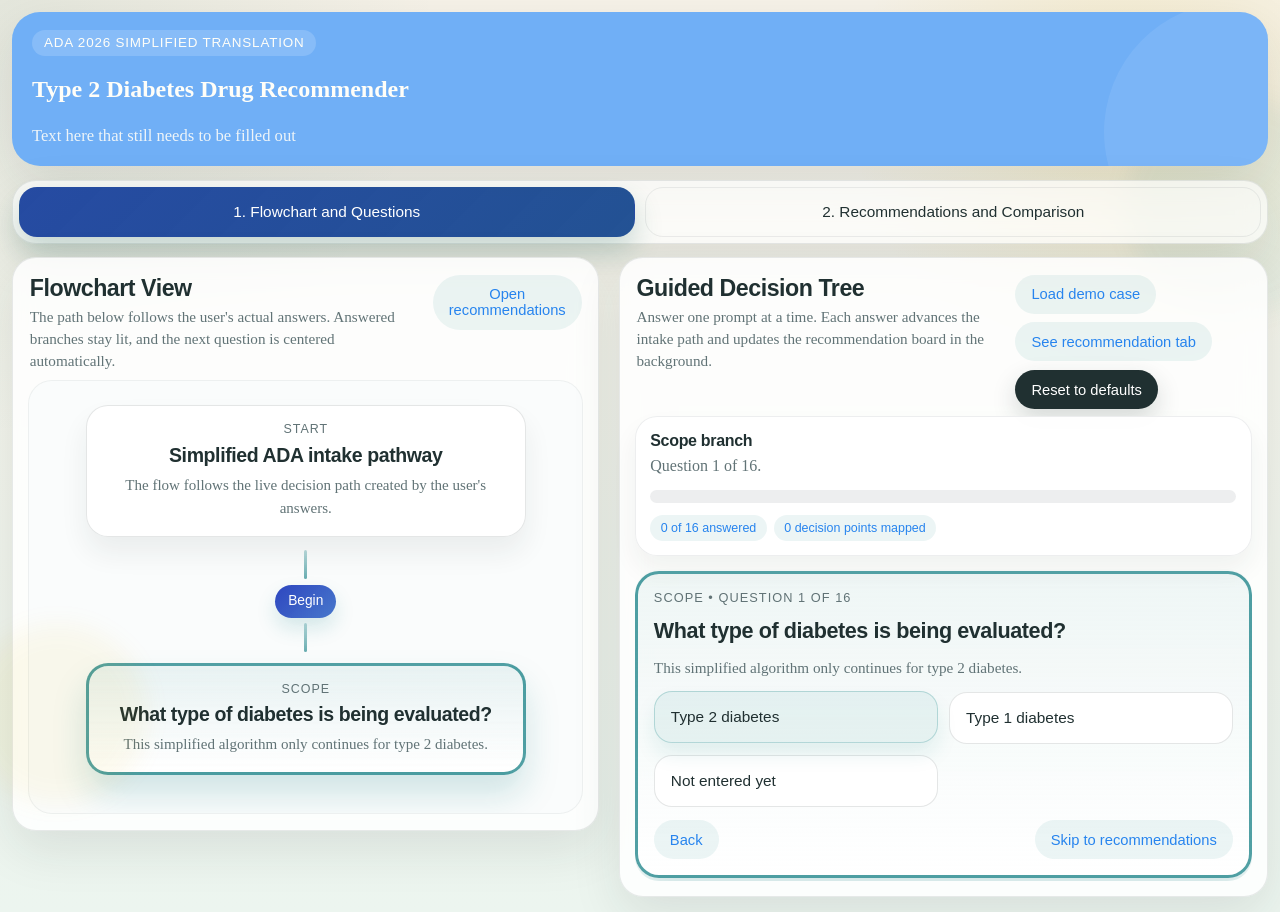
==== index.html @ 90aec22b "Readme and ready to push to github pages" ====
<!DOCTYPE html>
<html lang="en">
<head>
  <meta charset="UTF-8">
  <meta name="viewport" content="width=device-width, initial-scale=1.0">
  <title>ADA 2026 Simplified Glucose-Lowering Recommender</title>
  <link rel="stylesheet" href="drug_recommendation_app.css">
</head>
<body>
  <main class="page-shell">
    <section class="hero">
      <div class="hero-grid">
        <div>
          <span class="eyebrow">ADA 2026 Simplified Translation</span>
          <h2>Type 2 Diabetes Drug Recommender</h2>
          <p>
            Text here that still needs to be filled out
          </p>
        </div>
        
      </div>
    </section>

    <section class="tabs-shell">
      <div class="tabs-bar" role="tablist" aria-label="Application sections">
        <button class="tab-btn is-active" id="tab-button-intake" type="button" role="tab" aria-selected="true" aria-controls="tab-intake" data-tab-target="tab-intake">
          1. Flowchart and Questions
        </button>
        <button class="tab-btn" id="tab-button-results" type="button" role="tab" aria-selected="false" aria-controls="tab-results" data-tab-target="tab-results">
          2. Recommendations and Comparison
        </button>
      </div>

      <section class="tab-panel is-active" id="tab-intake" role="tabpanel" aria-labelledby="tab-button-intake">
        <div class="intake-grid">
          <section class="panel flow-panel">
            <div class="panel-heading">
              <div>
                <h2>Flowchart View</h2>
                <p>The path below follows the user's actual answers. Answered branches stay lit, and the next question is centered automatically.</p>
              </div>
              <div class="toolbar">
                <button class="ghost-btn" id="jump-to-results-top" type="button">Open recommendations</button>
              </div>
            </div>

            <div class="flowchart-shell" id="flowchart-shell">
              <div class="flowchart-viewport" id="flowchart-viewport">
                <div class="flowchart-canvas" id="flowchart-canvas"></div>
              </div>
            </div>
          </section>

          <section class="panel form-panel">
            <div class="panel-heading">
              <div>
                <h2>Guided Decision Tree</h2>
                <p>Answer one prompt at a time. Each answer advances the intake path and updates the recommendation board in the background.</p>
              </div>
              <div class="toolbar">
                <button class="ghost-btn" id="demo-btn" type="button">Load demo case</button>
                <button class="ghost-btn" id="open-results-btn" type="button">See recommendation tab</button>
                <button class="accent-btn" id="reset-btn" type="button">Reset to defaults</button>
              </div>
            </div>

            <div class="wizard-shell">
              <section class="wizard-progress-card">
                <div class="wizard-progress-topline">
                  <strong id="wizard-stage-label">Starting intake</strong>
                  <span id="wizard-progress-copy">Answer the first question to begin narrowing the recommendation.</span>
                </div>
                <div class="wizard-progress-bar" aria-hidden="true">
                  <span id="wizard-progress-fill"></span>
                </div>
                <div class="wizard-progress-stats">
                  <span class="pill neutral" id="wizard-step-count">0 answered</span>
                  <span class="pill neutral" id="wizard-path-count">0 decision points mapped</span>
                </div>
              </section>

              <div class="question-scroll-shell" id="question-scroll-shell">
                <div class="question-history-list" id="question-history-list"></div>

                <section class="question-card" id="question-card">
                  <div class="question-kicker" id="question-stage">Scope</div>
                  <h3 id="question-title">Loading question...</h3>
                  <p id="question-help">The wizard is preparing the next decision point.</p>
                  <div class="question-input-area" id="question-input-area"></div>
                  <div class="question-actions">
                    <button class="ghost-btn" id="back-question-btn" type="button">Back</button>
                    <button class="ghost-btn" id="review-results-btn" type="button">Review recommendations</button>
                    <button class="accent-btn" id="advance-question-btn" type="button">Continue</button>
                  </div>
                </section>
              </div>
            </div>
          </section>
        </div>
      </section>

      <section class="tab-panel" id="tab-results" role="tabpanel" aria-labelledby="tab-button-results" hidden>
        <section class="panel results-panel" aria-live="polite">
          <div class="panel-heading">
            <div>
              <h2>Recommendation Board</h2>
              <p>Class-level ranking is shown first, then example drugs from the medication catalog.</p>
            </div>
            <div class="toolbar">
              <button class="ghost-btn" id="back-to-questions-btn" type="button">Back to questions</button>
            </div>
          </div>

          <div class="summary-strip" id="summary-strip">
            <div class="mini-stat">
              <strong>Preferred</strong>
              <span id="preferred-count">0</span>
            </div>
            <div class="mini-stat">
              <strong>Acceptable</strong>
              <span id="acceptable-count">0</span>
            </div>
            <div class="mini-stat">
              <strong>Avoid</strong>
              <span id="avoid-count">0</span>
            </div>
          </div>

          <div class="status-banner" id="status-banner" data-tone="ok">
            <strong>Ready</strong>
            <p>Enter a type 2 diabetes profile to generate recommendations.</p>
          </div>

          <div class="stack-board">
            <section class="lane preferred">
              <div class="lane-head">
                <div class="lane-title"><span class="lane-swatch"></span><span>Preferred</span></div>
                <div class="lane-note">Higher-priority classes based on the simplified algorithm.</div>
              </div>
              <div class="recommendation-grid" id="preferred-grid"></div>
            </section>

            <section class="lane acceptable">
              <div class="lane-head">
                <div class="lane-title"><span class="lane-swatch"></span><span>Acceptable</span></div>
                <div class="lane-note">Reasonable alternatives or second-line options to consider.</div>
              </div>
              <div class="recommendation-grid" id="acceptable-grid"></div>
            </section>

            <section class="lane avoid">
              <div class="lane-head">
                <div class="lane-title"><span class="lane-swatch"></span><span>Avoid</span></div>
                <div class="lane-note">Centralized exclusions and profile conflicts from the simplified rule set.</div>
              </div>
              <div class="recommendation-grid" id="avoid-grid"></div>
            </section>
          </div>

          <div class="insight-grid">
            <section class="insight-card">
              <h3>Why the algorithm landed here</h3>
              <p>These rationale tags are pulled directly from the decision branches that fired.</p>
              <div class="rationale-row" id="rationale-row"></div>
            </section>
            <section class="insight-card">
              <h3>Derived flags</h3>
              <p>Quick reads of the patient profile that steer major branches like CKD, cardiorenal disease, and severe hyperglycemia.</p>
              <div class="flag-row" id="flag-row"></div>
            </section>
          </div>

          <section class="compare-shell">
            <div class="compare-header">
              <div>
                <h3>Drug comparison</h3>
                <p>Pick any catalog drugs to compare route, cost, weight effect, hypoglycemia risk, cautions, and profile conflicts.</p>
              </div>
              <div class="legend">
                <span class="pill preferred">Preferred lane</span>
                <span class="pill acceptable">Acceptable lane</span>
                <span class="pill avoid">Avoid lane</span>
                <span class="pill neutral">Not currently ranked</span>
              </div>
            </div>

            <div class="compare-controls">
              <div class="compare-slot">
                <label for="compare-left">Left drug</label>
                <select class="compare-select" id="compare-left"></select>
              </div>
              <div class="vs-badge">VS</div>
              <div class="compare-slot">
                <label for="compare-right">Right drug</label>
                <select class="compare-select" id="compare-right"></select>
              </div>
            </div>

            <div class="compare-grid">
              <article class="drug-card" id="compare-left-card"></article>
              <article class="drug-card" id="compare-right-card"></article>
            </div>
          </section>

          <div class="footer-note">
            The class ranking follows your simplified pseudocode rather than the full ADA chapter text. Drug cards are illustrative
            examples from the medication catalog and do not replace product labeling, dosing review, or shared decision-making.
          </div>
        </section>
      </section>
    </section>
  </main>

  <script type="module" src="drug_recommendation_app.js"></script>
</body>
</html>
---- drug_recommendation_app.css ----
:root {
      --bg-1: #f6f2e8;
      --bg-2: #ecf5ef;
      --panel: rgba(255, 255, 255, 0.84);
      --panel-strong: rgba(255, 255, 255, 0.96);
      --ink: #203031;
      --muted: #617376;
      --line: rgba(32, 48, 49, 0.1);
      --shadow: 0 18px 50px rgba(28, 39, 40, 0.1);
      --preferred: #1d9b52;
      --preferred-soft: rgba(29, 155, 82, 0.12);
      --acceptable: #e3b406;
      --acceptable-soft: rgba(227, 180, 6, 0.14);
      --avoid: #e04a45;
      --avoid-soft: rgba(224, 74, 69, 0.12);
      --focus: #2784ee;
      --hero: #70aff6;
      --radius: 24px;
      --radius-sm: 16px;
      --flow-pane-height: clamp(24rem, calc(100dvh - 19rem), 44rem);
      --question-pane-height: clamp(18rem, calc(100dvh - 26rem), 31rem);
    }

    * {
      box-sizing: border-box;
    }

    html {
      scroll-behavior: smooth;
    }

    body {
      margin: 0;
      min-height: 100vh;
      overflow-x: hidden;
      color: var(--ink);
      font-family: "Iowan Old Style", "Palatino Linotype", "Book Antiqua", Georgia, serif;
      background:
        radial-gradient(circle at top left, rgba(16, 91, 78, 0.08), transparent 28%),
        radial-gradient(circle at 88% 12%, rgba(227, 180, 6, 0.13), transparent 20%),
        linear-gradient(180deg, var(--bg-1), var(--bg-2));
    }

    body::before,
    body::after {
      content: "";
      position: fixed;
      inset: auto;
      pointer-events: none;
      border-radius: 999px;
      filter: blur(12px);
      opacity: 0.55;
    }

    body::before {
      width: 220px;
      height: 220px;
      top: 6rem;
      right: -4rem;
      background: rgba(15, 124, 130, 0.1);
    }

    body::after {
      width: 180px;
      height: 180px;
      left: -2rem;
      bottom: 6rem;
      background: rgba(227, 180, 6, 0.12);
    }

    .page-shell {
      width: min(1460px, calc(100% - 1.5rem));
      margin: 0.75rem auto 1rem;
      display: grid;
      gap: 0.9rem;
    }

    .hero {
      position: relative;
      overflow: hidden;
      padding: 1.1rem 1.25rem;
      border-radius: 28px;
      background: var(--hero);
      color: #fffef8;
      box-shadow: var(--shadow);
      animation: rise-in 480ms ease-out both;
    }

    .hero::after {
      content: "";
      position: absolute;
      inset: auto -6rem -6rem auto;
      width: 260px;
      height: 260px;
      border-radius: 999px;
      background: rgba(255, 255, 255, 0.08);
      transform: rotate(16deg);
    }

    .hero-grid {
      position: relative;
      z-index: 1;
      display: grid;
      gap: 1rem;
      grid-template-columns: minmax(0, 1.7fr) minmax(300px, 0.9fr);
      align-items: start;
    }

    .eyebrow {
      display: inline-flex;
      align-items: center;
      gap: 0.45rem;
      padding: 0.35rem 0.75rem;
      border-radius: 999px;
      background: rgba(255, 255, 255, 0.16);
      font-family: "Avenir Next", "Trebuchet MS", "Gill Sans", sans-serif;
      font-size: 0.84rem;
      letter-spacing: 0.06em;
      text-transform: uppercase;
    }

    h1 {
      margin: 0.85rem 0 0.55rem;
      font-family: "Avenir Next Condensed", "Avenir Next", "Gill Sans", sans-serif;
      font-size: clamp(2rem, 4vw, 3.3rem);
      line-height: 0.95;
      letter-spacing: -0.03em;
    }

    .hero p {
      margin: 0;
      max-width: 72ch;
      color: rgba(255, 254, 248, 0.88);
      font-size: 1.04rem;
      line-height: 1.55;
    }

    .hero-card {
      padding: 1.1rem 1.15rem;
      border-radius: 22px;
      background: rgba(255, 255, 255, 0.12);
      border: 1px solid rgba(255, 255, 255, 0.16);
      backdrop-filter: blur(8px);
    }

    .hero-card strong,
    .hero-card span {
      display: block;
    }

    .hero-card strong {
      margin-bottom: 0.45rem;
      font-family: "Avenir Next", "Trebuchet MS", sans-serif;
      font-size: 0.92rem;
      letter-spacing: 0.05em;
      text-transform: uppercase;
    }

    .hero-card span {
      line-height: 1.55;
      color: rgba(255, 254, 248, 0.9);
      font-size: 0.97rem;
    }

    .app-grid {
      display: grid;
      gap: 1.2rem;
      grid-template-columns: minmax(340px, 0.88fr) minmax(420px, 1.12fr);
      align-items: start;
    }

    .panel {
      border: 1px solid var(--line);
      border-radius: var(--radius);
      background: var(--panel);
      backdrop-filter: blur(14px);
      box-shadow: var(--shadow);
      animation: rise-in 520ms ease-out both;
    }

    .panel.form-panel {
      padding: 0.95rem;
    }

    .panel.results-panel {
      position: sticky;
      top: 1rem;
      padding: 1rem;
      display: grid;
      gap: 1rem;
    }

    .panel-heading {
      display: flex;
      justify-content: space-between;
      align-items: start;
      gap: 0.85rem;
      padding: 0.1rem 0.1rem 0.45rem;
    }

    .panel-heading h2,
    .panel-heading h3 {
      margin: 0;
      font-family: "Avenir Next Condensed", "Avenir Next", sans-serif;
      letter-spacing: -0.02em;
    }

    .panel-heading h2 {
      font-size: 1.45rem;
    }

    .panel-heading p {
      margin: 0.3rem 0 0;
      color: var(--muted);
      font-size: 0.95rem;
      line-height: 1.45;
    }

    .toolbar {
      display: flex;
      flex-wrap: wrap;
      gap: 0.55rem;
    }

    button,
    select,
    input {
      font: inherit;
    }

    .ghost-btn,
    .accent-btn {
      border: 0;
      border-radius: 999px;
      padding: 0.72rem 1rem;
      font-family: "Avenir Next", "Trebuchet MS", sans-serif;
      font-size: 0.92rem;
      cursor: pointer;
      transition: transform 180ms ease, box-shadow 180ms ease, background 180ms ease;
    }

    .ghost-btn:hover,
    .accent-btn:hover {
      transform: translateY(-1px);
    }

    .ghost-btn {
      background: rgba(15, 124, 130, 0.08);
      color: var(--focus);
    }

    .accent-btn {
      background: var(--ink);
      color: #fff;
      box-shadow: 0 10px 24px rgba(32, 48, 49, 0.18);
    }

    .form-sections {
      display: grid;
      gap: 0.85rem;
    }

    .form-section {
      overflow: hidden;
      border-radius: 20px;
      border: 1px solid var(--line);
      background: rgba(255, 255, 255, 0.68);
    }

    .form-section summary {
      list-style: none;
      cursor: pointer;
      padding: 1rem 1rem 0.95rem;
      display: flex;
      justify-content: space-between;
      align-items: start;
      gap: 0.8rem;
    }

    .form-section summary::-webkit-details-marker {
      display: none;
    }

    .section-copy strong {
      display: block;
      font-family: "Avenir Next", "Trebuchet MS", sans-serif;
      font-size: 1rem;
    }

    .section-copy span {
      display: block;
      margin-top: 0.18rem;
      color: var(--muted);
      font-size: 0.92rem;
      line-height: 1.45;
    }

    .chevron {
      width: 2.1rem;
      height: 2.1rem;
      flex: 0 0 auto;
      border-radius: 999px;
      background: rgba(15, 124, 130, 0.08);
      display: grid;
      place-items: center;
      color: var(--focus);
      font-family: "Avenir Next", "Trebuchet MS", sans-serif;
      transition: transform 180ms ease;
    }

    .form-section[open] .chevron {
      transform: rotate(180deg);
    }

    .fields-grid {
      display: grid;
      gap: 0.9rem;
      padding: 0 1rem 1rem;
      grid-template-columns: repeat(2, minmax(0, 1fr));
    }

    .field-card,
    .toggle-card {
      min-width: 0;
      border-radius: 18px;
      background: var(--panel-strong);
      border: 1px solid rgba(32, 48, 49, 0.08);
      transition: border-color 180ms ease, transform 180ms ease, box-shadow 180ms ease;
    }

    .field-card:focus-within,
    .toggle-card:focus-within {
      border-color: rgba(15, 124, 130, 0.42);
      box-shadow: 0 0 0 4px rgba(15, 124, 130, 0.11);
      transform: translateY(-1px);
    }

    .field-card {
      padding: 0.85rem 0.9rem 0.9rem;
      display: grid;
      gap: 0.35rem;
    }

    .field-card.full-width,
    .toggle-card.full-width {
      grid-column: 1 / -1;
    }

    .field-card label,
    .toggle-label strong {
      font-family: "Avenir Next", "Trebuchet MS", sans-serif;
      font-size: 0.92rem;
      font-weight: 600;
    }

    .field-card small,
    .toggle-label span {
      color: var(--muted);
      line-height: 1.4;
      font-size: 0.84rem;
    }

    .field-card input,
    .field-card select,
    .compare-select {
      width: 100%;
      margin-top: 0.3rem;
      border: 1px solid rgba(32, 48, 49, 0.12);
      border-radius: 14px;
      padding: 0.8rem 0.9rem;
      background: #fff;
      color: var(--ink);
      outline: none;
    }

    .toggle-card {
      padding: 0.8rem 0.9rem;
      display: flex;
      align-items: center;
      justify-content: space-between;
      gap: 0.85rem;
    }

    .toggle-label {
      display: grid;
      gap: 0.2rem;
    }

    .toggle-switch {
      position: relative;
      width: 3.4rem;
      height: 2rem;
      flex: 0 0 auto;
    }

    .toggle-switch input {
      position: absolute;
      inset: 0;
      opacity: 0;
      cursor: pointer;
    }

    .toggle-slider {
      position: absolute;
      inset: 0;
      border-radius: 999px;
      background: rgba(32, 48, 49, 0.15);
      transition: background 180ms ease;
    }

    .toggle-slider::after {
      content: "";
      position: absolute;
      width: 1.46rem;
      height: 1.46rem;
      top: 0.27rem;
      left: 0.27rem;
      border-radius: 50%;
      background: #fff;
      box-shadow: 0 4px 10px rgba(0, 0, 0, 0.16);
      transition: transform 180ms ease;
    }

    .toggle-switch input:checked + .toggle-slider {
      background: linear-gradient(135deg, #0f3f82, #1d799b);
    }

    .toggle-switch input:checked + .toggle-slider::after {
      transform: translateX(1.4rem);
    }

    .toggle-card.is-disabled,
    .field-card.is-disabled {
      opacity: 0.52;
    }

    .summary-strip {
      display: grid;
      gap: 0.75rem;
      grid-template-columns: repeat(3, minmax(0, 1fr));
    }

    .mini-stat {
      border-radius: 18px;
      padding: 0.95rem 1rem;
      background: rgba(255, 255, 255, 0.92);
      border: 1px solid rgba(32, 48, 49, 0.08);
    }

    .mini-stat strong,
    .mini-stat span {
      display: block;
    }

    .mini-stat strong {
      font-family: "Avenir Next", "Trebuchet MS", sans-serif;
      font-size: 0.82rem;
      letter-spacing: 0.05em;
      color: var(--muted);
      text-transform: uppercase;
    }

    .mini-stat span {
      margin-top: 0.28rem;
      font-family: "Avenir Next Condensed", "Avenir Next", sans-serif;
      font-size: 1.65rem;
      letter-spacing: -0.03em;
    }

    .status-banner {
      border-radius: 22px;
      padding: 1rem 1.05rem;
      background: rgba(15, 124, 130, 0.08);
      border: 1px solid rgba(15, 124, 130, 0.18);
    }

    .status-banner[data-tone="ok"] {
      background: rgba(29, 155, 82, 0.09);
      border-color: rgba(29, 155, 82, 0.2);
    }

    .status-banner[data-tone="warning"] {
      background: rgba(227, 180, 6, 0.12);
      border-color: rgba(227, 180, 6, 0.2);
    }

    .status-banner[data-tone="danger"] {
      background: rgba(224, 74, 69, 0.1);
      border-color: rgba(224, 74, 69, 0.2);
    }

    .status-banner strong {
      display: block;
      margin-bottom: 0.25rem;
      font-family: "Avenir Next", "Trebuchet MS", sans-serif;
      font-size: 0.95rem;
    }

    .status-banner p {
      margin: 0;
      line-height: 1.5;
      color: var(--ink);
    }

    .stack-board {
      display: grid;
      gap: 0.7rem;
    }

    .lane {
      border-radius: 22px;
      padding: 1rem;
      border: 1px solid rgba(32, 48, 49, 0.08);
      background: #fff;
      overflow: hidden;
    }

    .lane.preferred {
      background:
        #22b14c;
    }

    .lane.acceptable {
      background:
        #fff200;
    }

    .lane.avoid {
      background:
        #ed1c24;
    }

    .lane-head {
      display: flex;
      justify-content: space-between;
      align-items: baseline;
      gap: 0.75rem;
      margin-bottom: 0.85rem;
    }

    .lane-title {
      display: flex;
      align-items: center;
      gap: 0.65rem;
      font-family: "Avenir Next Condensed", "Avenir Next", sans-serif;
      font-size: 1.15rem;
      letter-spacing: -0.02em;
    }

    .lane-swatch {
      width: 0.95rem;
      height: 2.3rem;
      border-radius: 999px;
    }

    .lane.preferred .lane-swatch {
      background: var(--preferred);
    }

    .lane.acceptable .lane-swatch {
      background: var(--acceptable);
    }

    .lane.avoid .lane-swatch {
      background: var(--avoid);
    }

    .lane-note {
      color: var(--muted);
      font-size: 0.88rem;
      line-height: 1.45;
    }

    .recommendation-grid {
      display: grid;
      gap: 0.6rem;
      grid-template-columns: 1fr;
    }

    .class-card {
      padding: 0.95rem;
      border-radius: 18px;
      border: 1px solid rgba(32, 48, 49, 0.08);
      background: rgba(255, 255, 255, 0.98);
      box-shadow: 0 12px 24px rgba(32, 48, 49, 0.05);
      animation: card-in 360ms ease-out both;
    }

    .class-card header {
      display: flex;
      justify-content: space-between;
      gap: 0.75rem;
      align-items: start;
    }

    .class-card h4 {
      margin: 0;
      font-family: "Avenir Next", "Trebuchet MS", sans-serif;
      font-size: 1rem;
    }

    .class-card p {
      margin: 0.32rem 0 0;
      color: var(--muted);
      line-height: 1.45;
      font-size: 0.9rem;
    }

    .pill {
      display: inline-flex;
      align-items: center;
      gap: 0.35rem;
      padding: 0.35rem 0.65rem;
      border-radius: 999px;
      font-family: "Avenir Next", "Trebuchet MS", sans-serif;
      font-size: 0.78rem;
      white-space: nowrap;
    }

    .pill.preferred {
      background: var(--preferred-soft);
      color: #0d6f39;
    }

    .pill.acceptable {
      background: var(--acceptable-soft);
      color: #856300;
    }

    .pill.avoid {
      background: var(--avoid-soft);
      color: #a22d28;
    }

    .pill.neutral {
      background: rgba(15, 124, 130, 0.08);
      color: var(--focus);
    }

    .class-meta,
    .chip-row,
    .rationale-row,
    .flag-row {
      display: flex;
      flex-wrap: wrap;
      gap: 0.45rem;
    }

    .class-meta {
      margin-top: 0.8rem;
    }

    .class-list {
      margin: 0.85rem 0 0;
      padding: 0;
      list-style: none;
      display: grid;
      gap: 0.45rem;
    }

    .class-list li {
      padding: 0.55rem 0.65rem;
      border-radius: 14px;
      background: rgba(32, 48, 49, 0.04);
      display: flex;
      justify-content: space-between;
      gap: 0.75rem;
      align-items: center;
      font-size: 0.9rem;
    }

    .class-list small {
      color: var(--muted);
    }

    .empty-state {
      padding: 1rem;
      border-radius: 18px;
      border: 1px dashed rgba(32, 48, 49, 0.18);
      color: var(--muted);
      line-height: 1.55;
      background: rgba(255, 255, 255, 0.74);
    }

    .insight-grid {
      display: grid;
      gap: 0.85rem;
      grid-template-columns: repeat(2, minmax(0, 1fr));
    }

    .insight-card {
      padding: 1rem;
      border-radius: 20px;
      background: rgba(255, 255, 255, 0.92);
      border: 1px solid rgba(32, 48, 49, 0.08);
    }

    .insight-card h3 {
      margin: 0 0 0.55rem;
      font-size: 1.05rem;
    }

    .insight-card p {
      margin: 0;
      color: var(--muted);
      line-height: 1.5;
      font-size: 0.92rem;
    }

    .insight-card .chip-row,
    .insight-card .rationale-row,
    .insight-card .flag-row {
      margin-top: 0.7rem;
    }

    .compare-shell {
      display: grid;
      gap: 0.85rem;
      padding: 1rem;
      border-radius: 24px;
      background: rgba(255, 255, 255, 0.94);
      border: 1px solid rgba(32, 48, 49, 0.08);
    }

    .compare-header {
      display: flex;
      justify-content: space-between;
      gap: 1rem;
      align-items: end;
    }

    .compare-header h3 {
      margin: 0;
    }

    .compare-header p {
      margin: 0.28rem 0 0;
      color: var(--muted);
      line-height: 1.5;
      font-size: 0.92rem;
    }

    .compare-controls {
      display: grid;
      gap: 0.8rem;
      grid-template-columns: minmax(0, 1fr) auto minmax(0, 1fr);
      align-items: center;
    }

    .compare-slot {
      display: grid;
      gap: 0.4rem;
    }

    .compare-slot label {
      font-family: "Avenir Next", "Trebuchet MS", sans-serif;
      font-size: 0.88rem;
      color: var(--muted);
    }

    .vs-badge {
      width: 3rem;
      height: 3rem;
      border-radius: 50%;
      display: grid;
      place-items: center;
      background: linear-gradient(135deg, rgba(15, 124, 130, 0.1), rgba(227, 180, 6, 0.16));
      font-family: "Avenir Next Condensed", "Avenir Next", sans-serif;
      font-size: 1rem;
      letter-spacing: 0.08em;
      text-transform: uppercase;
      color: var(--ink);
    }

    .compare-grid {
      display: grid;
      gap: 0.85rem;
      grid-template-columns: repeat(2, minmax(0, 1fr));
    }

    .drug-card {
      padding: 1rem;
      border-radius: 20px;
      border: 1px solid rgba(32, 48, 49, 0.08);
      background: linear-gradient(180deg, rgba(255, 255, 255, 0.96), rgba(246, 248, 248, 0.9));
      display: grid;
      gap: 0.8rem;
    }

    .drug-card h4 {
      margin: 0;
      font-family: "Avenir Next", "Trebuchet MS", sans-serif;
      font-size: 1.08rem;
    }

    .drug-card p {
      margin: 0.2rem 0 0;
      color: var(--muted);
      line-height: 1.45;
      font-size: 0.92rem;
    }

    .drug-card header {
      display: flex;
      justify-content: space-between;
      gap: 0.8rem;
      align-items: start;
    }

    .metric-grid {
      display: grid;
      gap: 0.6rem;
      grid-template-columns: repeat(2, minmax(0, 1fr));
    }

    .metric {
      padding: 0.75rem;
      border-radius: 16px;
      background: rgba(32, 48, 49, 0.04);
    }

    .metric strong,
    .metric span {
      display: block;
    }

    .metric strong {
      font-family: "Avenir Next", "Trebuchet MS", sans-serif;
      font-size: 0.78rem;
      color: var(--muted);
      text-transform: uppercase;
      letter-spacing: 0.04em;
    }

    .metric span {
      margin-top: 0.18rem;
      font-size: 0.95rem;
    }

    .callout {
      padding: 0.8rem 0.9rem;
      border-radius: 16px;
      background: rgba(15, 124, 130, 0.06);
      border: 1px solid rgba(15, 124, 130, 0.12);
    }

    .callout.warning {
      background: rgba(224, 74, 69, 0.08);
      border-color: rgba(224, 74, 69, 0.14);
    }

    .callout strong {
      display: block;
      margin-bottom: 0.25rem;
      font-family: "Avenir Next", "Trebuchet MS", sans-serif;
      font-size: 0.85rem;
    }

    .callout ul,
    .drug-list {
      margin: 0;
      padding-left: 1rem;
      line-height: 1.5;
    }

    .callout li,
    .drug-list li {
      margin: 0.2rem 0;
    }

    .footer-note {
      padding: 1rem 1.15rem;
      border-radius: 20px;
      border: 1px solid var(--line);
      background: rgba(255, 255, 255, 0.72);
      color: var(--muted);
      line-height: 1.6;
      font-size: 0.94rem;
    }

    .legend {
      display: flex;
      flex-wrap: wrap;
      gap: 0.45rem;
      margin-top: 0.75rem;
    }

    @keyframes rise-in {
      from {
        opacity: 0;
        transform: translateY(10px);
      }

      to {
        opacity: 1;
        transform: translateY(0);
      }
    }

    @keyframes card-in {
      from {
        opacity: 0;
        transform: translateY(8px) scale(0.99);
      }

      to {
        opacity: 1;
        transform: translateY(0) scale(1);
      }
    }

    @media (max-width: 1100px) {
      .hero-grid,
      .app-grid,
      .compare-grid,
      .insight-grid {
        grid-template-columns: 1fr;
      }

      .panel.results-panel {
        position: static;
      }

      .summary-strip {
        grid-template-columns: repeat(3, minmax(0, 1fr));
      }
    }

    @media (max-width: 760px) {
      .page-shell {
        width: min(100% - 1rem, 100%);
        margin: 0.5rem auto 1.25rem;
      }

      .hero,
      .panel.form-panel,
      .panel.results-panel {
        padding: 0.9rem;
        border-radius: 24px;
      }

      .fields-grid,
      .summary-strip,
      .metric-grid,
      .compare-controls {
        grid-template-columns: 1fr;
      }

      .compare-controls {
        align-items: stretch;
      }

      .vs-badge {
        margin: 0 auto;
      }

      .lane-head,
      .panel-heading,
      .compare-header {
        flex-direction: column;
        align-items: stretch;
      }
    }

    .tabs-shell {
      display: grid;
      gap: 0.8rem;
    }

    .tabs-bar {
      display: flex;
      flex-wrap: wrap;
      gap: 0.65rem;
      padding: 0.35rem;
      border-radius: 24px;
      border: 1px solid var(--line);
      background: rgba(255, 255, 255, 0.66);
      box-shadow: var(--shadow);
      backdrop-filter: blur(14px);
    }

    .tab-btn {
      flex: 1 1 280px;
      border: 1px solid rgba(32, 48, 49, 0.08);
      border-radius: 18px;
      padding: 0.95rem 1rem;
      background: transparent;
      color: var(--ink);
      font-family: "Avenir Next", "Trebuchet MS", sans-serif;
      font-size: 0.96rem;
      transition: transform 180ms ease, background 180ms ease, box-shadow 180ms ease, color 180ms ease;
      cursor: pointer;
    }

    .tab-btn:hover {
      transform: translateY(-1px);
    }

    .tab-btn.is-active {
      background: linear-gradient(135deg, rgba(26, 65, 157, 0.95), rgba(11, 63, 136, 0.9));
      color: #fff;
      box-shadow: 0 14px 28px rgba(16, 91, 78, 0.22);
      border-color: transparent;
    }

    .tab-panel[hidden] {
      display: none !important;
    }

    .intake-grid {
      display: grid;
      gap: 1.2rem;
      grid-template-columns: minmax(340px, 0.95fr) minmax(380px, 1.05fr);
      align-items: start;
    }

    .flow-panel,
    .panel.results-panel {
      padding: 0.95rem;
    }

    .panel.results-panel {
      position: static;
      top: auto;
    }

    .flowchart-shell {
      display: grid;
      gap: 0.9rem;
    }

    .flow-row {
      display: grid;
      gap: 0.85rem;
      grid-template-columns: repeat(3, minmax(0, 1fr));
    }

    .flow-node {
      min-width: 0;
      min-height: 192px;
      display: grid;
      gap: 0.5rem;
      padding: 1rem;
      border-radius: 22px;
      border: 1px solid rgba(32, 48, 49, 0.09);
      background: rgba(255, 255, 255, 0.94);
      box-shadow: 0 14px 26px rgba(32, 48, 49, 0.06);
      transition: transform 180ms ease, box-shadow 180ms ease, border-color 180ms ease;
    }

    .flow-node::before {
      content: "";
      width: 3.4rem;
      height: 0.38rem;
      border-radius: 999px;
      background: rgba(15, 124, 130, 0.18);
    }

    .flow-node.is-active {
      transform: translateY(-2px);
      border-color: rgba(29, 155, 82, 0.2);
      box-shadow: 0 18px 28px rgba(29, 155, 82, 0.14);
      background:
        linear-gradient(180deg, rgba(29, 155, 82, 0.06), rgba(255, 255, 255, 0.98));
    }

    .flow-node.is-warning {
      border-color: rgba(227, 180, 6, 0.22);
      box-shadow: 0 18px 28px rgba(227, 180, 6, 0.14);
      background:
        linear-gradient(180deg, rgba(227, 180, 6, 0.08), rgba(255, 255, 255, 0.98));
    }

    .flow-node-start,
    .flow-node-end {
      max-width: 620px;
      margin: 0 auto;
      min-height: 0;
    }

    .flow-kicker {
      font-family: "Avenir Next", "Trebuchet MS", sans-serif;
      font-size: 0.78rem;
      letter-spacing: 0.08em;
      text-transform: uppercase;
      color: var(--muted);
    }

    .flow-node h3 {
      margin: 0;
      font-family: "Avenir Next Condensed", "Avenir Next", sans-serif;
      font-size: 1.18rem;
      letter-spacing: -0.02em;
    }

    .flow-node p {
      margin: 0;
      color: var(--muted);
      line-height: 1.55;
      font-size: 0.94rem;
    }

    .flow-state {
      margin-top: auto;
      padding: 0.7rem 0.75rem;
      border-radius: 14px;
      background: rgba(32, 48, 49, 0.05);
      font-family: "Avenir Next", "Trebuchet MS", sans-serif;
      font-size: 0.83rem;
      line-height: 1.4;
    }

    .flow-node.is-active .flow-state {
      background: var(--preferred-soft);
      color: #0d6f39;
    }

    .flow-node.is-warning .flow-state {
      background: var(--acceptable-soft);
      color: #856300;
    }

    .flow-arrow {
      text-align: center;
      color: var(--focus);
      font-family: "Avenir Next Condensed", "Avenir Next", sans-serif;
      font-size: 1.8rem;
      line-height: 1;
    }

    .wizard-shell {
      display: grid;
      gap: 0.8rem;
    }

    .wizard-progress-card,
    .decision-tree-card,
    .question-card {
      border-radius: 22px;
      border: 1px solid rgba(32, 48, 49, 0.08);
      background: rgba(255, 255, 255, 0.94);
      box-shadow: 0 14px 26px rgba(32, 48, 49, 0.06);
    }

    .wizard-progress-card,
    .decision-tree-card {
      padding: 0.9rem;
    }

    .wizard-progress-topline {
      display: grid;
      gap: 0.28rem;
    }

    .wizard-progress-topline strong,
    .decision-tree-head h3,
    .question-card h3 {
      font-family: "Avenir Next Condensed", "Avenir Next", sans-serif;
      letter-spacing: -0.02em;
    }

    .wizard-progress-topline span,
    .decision-tree-head p,
    .question-card p,
    .path-step span,
    .tree-stage span {
      color: var(--muted);
      line-height: 1.5;
    }

    .wizard-progress-bar {
      margin-top: 0.75rem;
      width: 100%;
      height: 0.82rem;
      border-radius: 999px;
      background: rgba(32, 48, 49, 0.08);
      overflow: hidden;
    }

    .wizard-progress-bar span {
      display: block;
      height: 100%;
      width: 0;
      background: #1651b8;
      border-radius: inherit;
      transition: width 220ms ease;
    }

    .wizard-progress-stats {
      margin-top: 0.75rem;
      display: flex;
      flex-wrap: wrap;
      gap: 0.45rem;
    }

    .decision-tree-head {
      margin-bottom: 0.9rem;
    }

    .decision-tree-head h3 {
      margin: 0;
      font-size: 1.15rem;
    }

    .decision-tree-head p {
      margin: 0.28rem 0 0;
      font-size: 0.92rem;
    }

    .tree-stage-list,
    .answered-path-list {
      display: grid;
      gap: 0.65rem;
    }

    .tree-stage {
      padding: 0.85rem 0.9rem;
      border-radius: 18px;
      background: rgba(32, 48, 49, 0.04);
      border: 1px solid transparent;
      display: flex;
      justify-content: space-between;
      gap: 0.75rem;
      align-items: center;
    }

    .tree-stage strong {
      font-family: "Avenir Next", "Trebuchet MS", sans-serif;
      font-size: 0.92rem;
    }

    .tree-stage.is-current {
      border-color: rgba(15, 124, 130, 0.18);
      background: rgba(15, 124, 130, 0.08);
    }

    .tree-stage.is-complete {
      border-color: rgba(29, 155, 82, 0.16);
      background: rgba(29, 155, 82, 0.08);
    }

    .tree-stage.is-hidden {
      opacity: 0.58;
      border-style: dashed;
    }

    .answered-path-list {
      margin-top: 0.85rem;
    }

    .path-empty {
      padding: 0.95rem;
      border-radius: 16px;
      background: rgba(32, 48, 49, 0.04);
      color: var(--muted);
      line-height: 1.5;
    }

    .path-step {
      padding: 0.85rem 0.9rem;
      border-radius: 18px;
      background: rgba(255, 255, 255, 0.78);
      border: 1px solid rgba(32, 48, 49, 0.08);
      display: grid;
      grid-template-columns: auto minmax(0, 1fr);
      gap: 0.8rem;
      align-items: start;
    }

    .path-step strong {
      display: block;
      font-family: "Avenir Next", "Trebuchet MS", sans-serif;
      margin-bottom: 0.18rem;
    }

    .path-index {
      width: 2rem;
      height: 2rem;
      border-radius: 50%;
      display: grid;
      place-items: center;
      background: rgba(15, 124, 130, 0.1);
      color: var(--focus);
      font-family: "Avenir Next", "Trebuchet MS", sans-serif;
      font-size: 0.84rem;
    }

    .question-card {
      padding: 1rem;
      display: grid;
      gap: 0.8rem;
    }

    .question-card.is-complete {
      background:
        linear-gradient(180deg, rgba(29, 155, 82, 0.06), rgba(255, 255, 255, 0.98));
    }

    .question-kicker {
      font-family: "Avenir Next", "Trebuchet MS", sans-serif;
      font-size: 0.8rem;
      letter-spacing: 0.08em;
      text-transform: uppercase;
      color: var(--muted);
    }

    .question-card h3 {
      margin: 0;
      font-size: 1.35rem;
    }

    .question-card p {
      margin: 0;
      font-size: 0.95rem;
    }

    .question-input-area {
      display: grid;
      gap: 0.8rem;
    }

    .choice-grid,
    .multi-option-grid {
      display: grid;
      gap: 0.7rem;
      grid-template-columns: repeat(2, minmax(0, 1fr));
    }

    .answer-choice-btn {
      border: 1px solid rgba(32, 48, 49, 0.12);
      border-radius: 18px;
      background: rgba(255, 255, 255, 0.98);
      padding: 1rem;
      text-align: left;
      font-family: "Avenir Next", "Trebuchet MS", sans-serif;
      font-size: 0.96rem;
      color: var(--ink);
      cursor: pointer;
      transition: transform 180ms ease, border-color 180ms ease, box-shadow 180ms ease, background 180ms ease;
    }

    .answer-choice-btn:hover,
    .answer-choice-btn.is-selected {
      transform: translateY(-1px);
      border-color: rgba(15, 124, 130, 0.24);
      box-shadow: 0 12px 20px rgba(15, 124, 130, 0.1);
      background: rgba(15, 124, 130, 0.08);
    }

    .number-question-shell {
      display: grid;
      gap: 0.7rem;
    }

    .question-field-label {
      font-family: "Avenir Next", "Trebuchet MS", sans-serif;
      font-size: 0.9rem;
      font-weight: 600;
    }

    .number-input-wrap {
      display: grid;
      grid-template-columns: minmax(0, 1fr) auto;
      gap: 0.7rem;
      align-items: center;
      padding: 0.55rem;
      border-radius: 18px;
      border: 1px solid rgba(32, 48, 49, 0.12);
      background: #fff;
    }

    .number-input-wrap input {
      width: 100%;
      border: 0;
      outline: none;
      padding: 0.5rem 0.55rem;
      font-size: 1.02rem;
      background: transparent;
      color: var(--ink);
    }

    .number-input-wrap span {
      font-family: "Avenir Next", "Trebuchet MS", sans-serif;
      color: var(--muted);
      font-size: 0.88rem;
      white-space: nowrap;
      padding-right: 0.35rem;
    }

    .multi-option {
      position: relative;
      display: block;
      cursor: pointer;
    }

    .multi-option input {
      position: absolute;
      opacity: 0;
      inset: 0;
      cursor: pointer;
    }

    .multi-option span {
      display: block;
      padding: 0.95rem 1rem;
      border-radius: 18px;
      border: 1px solid rgba(32, 48, 49, 0.12);
      background: rgba(255, 255, 255, 0.98);
      transition: transform 180ms ease, border-color 180ms ease, box-shadow 180ms ease, background 180ms ease;
      color: var(--ink);
      font-family: "Avenir Next", "Trebuchet MS", sans-serif;
      line-height: 1.45;
    }

    .multi-option input:checked + span {
      transform: translateY(-1px);
      border-color: rgba(15, 124, 130, 0.24);
      box-shadow: 0 12px 20px rgba(15, 124, 130, 0.1);
      background: rgba(15, 124, 130, 0.08);
    }

    .question-caption {
      color: var(--muted);
      font-size: 0.88rem;
      line-height: 1.45;
    }

    .question-actions {
      display: flex;
      flex-wrap: wrap;
      gap: 0.6rem;
      justify-content: space-between;
      align-items: center;
    }

    .completion-preview {
      display: grid;
      gap: 0.75rem;
      padding: 0.95rem 1rem;
      border-radius: 18px;
      background: rgba(255, 255, 255, 0.88);
      border: 1px solid rgba(32, 48, 49, 0.08);
    }

    .completion-copy strong {
      display: block;
      font-family: "Avenir Next", "Trebuchet MS", sans-serif;
      margin-bottom: 0.2rem;
    }

    .completion-copy p {
      color: var(--muted);
      font-size: 0.92rem;
    }

    .completion-chip-row {
      display: flex;
      flex-wrap: wrap;
      gap: 0.45rem;
    }

    .flowchart-shell {
      display: block;
    }

    .flowchart-viewport,
    .question-scroll-shell {
      overflow-y: auto;
      border-radius: 24px;
      background: rgba(249, 251, 251, 0.76);
      border: 1px solid rgba(32, 48, 49, 0.06);
      scrollbar-width: thin;
      scrollbar-color: rgba(15, 124, 130, 0.35) transparent;
    }

    .flowchart-viewport {
      max-height: var(--flow-pane-height);
      padding: 0.75rem;
    }

    .question-scroll-shell {
      max-height: var(--question-pane-height);
      display: grid;
      gap: 0.85rem;
      padding: 0.15rem 0;
      background: transparent;
      border: 0;
      align-content: start;
      grid-auto-rows: max-content;
    }

    .flowchart-canvas {
      min-height: 0;
      padding: 0.8rem 0.5rem 1.5rem;
      display: grid;
      gap: 0.8rem;
      justify-items: center;
      align-content: start;
    }

    .flow-path-node {
      width: min(100%, 440px);
      display: grid;
      gap: 0.45rem;
      padding: 1rem 1.05rem;
      border-radius: 22px;
      border: 1px solid rgba(32, 48, 49, 0.12);
      background: rgba(255, 255, 255, 0.96);
      box-shadow: 0 16px 28px rgba(32, 48, 49, 0.07);
      justify-items: center;
      text-align: center;
      transition: transform 180ms ease, box-shadow 180ms ease, border-color 180ms ease;
    }

    .flow-path-node h3 {
      margin: 0;
      font-family: "Avenir Next Condensed", "Avenir Next", sans-serif;
      font-size: 1.22rem;
      letter-spacing: -0.02em;
    }

    .flow-path-node p {
      margin: 0;
      color: var(--muted);
      line-height: 1.55;
      font-size: 0.94rem;
    }

    .flow-path-node.is-answered {
      border-color: rgba(15, 124, 130, 0.28);
      background: linear-gradient(180deg, rgba(15, 124, 130, 0.12), rgba(255, 255, 255, 0.98));
    }

    .flow-path-node.is-current {
      transform: translateY(-2px);
      border: 3px solid rgba(15, 124, 130, 0.72);
      box-shadow: 0 20px 34px rgba(15, 124, 130, 0.18);
      background: linear-gradient(180deg, rgba(15, 124, 130, 0.08), rgba(255, 255, 255, 0.98));
    }

    .flow-path-node.is-complete {
      border-color: rgba(29, 155, 82, 0.26);
      background: linear-gradient(180deg, rgba(29, 155, 82, 0.09), rgba(255, 255, 255, 0.98));
    }

    .flow-path-node.is-warning {
      border-color: rgba(227, 180, 6, 0.28);
      background: linear-gradient(180deg, rgba(227, 180, 6, 0.11), rgba(255, 255, 255, 0.98));
    }

    .flow-connector {
      width: min(100%, 440px);
      display: grid;
      gap: 0.35rem;
      justify-items: center;
    }

    .flow-line {
      width: 3px;
      height: 1.8rem;
      border-radius: 999px;
      background: linear-gradient(180deg, rgba(15, 124, 130, 0.28), rgba(15, 124, 130, 0.62));
    }

    .flow-answer-chip,
    .flow-node-answer,
    .history-answer-badge {
      display: inline-flex;
      align-items: center;
      justify-content: center;
      gap: 0.35rem;
      min-height: 2rem;
      padding: 0.45rem 0.8rem;
      border-radius: 999px;
      background: rgba(15, 124, 130, 0.12);
      color: var(--focus);
      font-family: "Avenir Next", "Trebuchet MS", sans-serif;
      font-size: 0.86rem;
      line-height: 1.35;
      text-align: center;
    }

    .flow-answer-chip,
    .history-answer-badge {
      background: linear-gradient(135deg, rgba(18, 46, 184, 0.88), rgba(32, 90, 192, 0.82));
      color: #fff;
      box-shadow: 0 10px 20px rgba(15, 124, 130, 0.16);
    }

    .question-history-list {
      display: grid;
      gap: 0.8rem;
      padding: 0 0.1rem;
    }

    .question-history-list:empty {
      display: none;
    }

    .question-history-card {
      padding: 0.95rem 1rem;
      border-radius: 22px;
      border: 1px solid rgba(15, 124, 130, 0.24);
      background: linear-gradient(180deg, rgba(15, 124, 130, 0.12), rgba(255, 255, 255, 0.98));
      box-shadow: 0 14px 24px rgba(15, 124, 130, 0.08);
      display: grid;
      gap: 0.7rem;
    }

    .question-history-card.is-latest {
      border-color: rgba(15, 124, 130, 0.4);
      box-shadow: 0 18px 28px rgba(15, 124, 130, 0.14);
    }

    .question-history-topline {
      display: flex;
      justify-content: space-between;
      align-items: center;
      gap: 0.75rem;
    }

    .question-history-stage {
      font-family: "Avenir Next", "Trebuchet MS", sans-serif;
      font-size: 0.82rem;
      letter-spacing: 0.06em;
      text-transform: uppercase;
      color: var(--muted);
    }

    .question-history-card strong {
      display: block;
      margin-bottom: 0.45rem;
      font-family: "Avenir Next", "Trebuchet MS", sans-serif;
      font-size: 1rem;
    }

    .question-card {
      border-radius: 24px;
      scroll-margin-block: 6rem;
    }

    .question-card.is-current {
      border: 3px solid rgba(15, 124, 130, 0.72);
      box-shadow: 0 22px 34px rgba(15, 124, 130, 0.18);
      background: linear-gradient(180deg, rgba(15, 124, 130, 0.06), rgba(255, 255, 255, 0.99));
    }

    .question-card.is-complete {
      border-width: 2px;
    }

    @media (max-width: 1180px) {
      :root {
        --flow-pane-height: min(58dvh, 36rem);
        --question-pane-height: min(52dvh, 30rem);
      }

      .intake-grid {
        grid-template-columns: 1fr;
      }
    }

    @media (max-width: 760px) {
      :root {
        --flow-pane-height: min(50dvh, 28rem);
        --question-pane-height: min(46dvh, 24rem);
      }

      .tabs-bar {
        padding: 0.35rem;
        border-radius: 20px;
      }

      .tab-btn {
        flex-basis: 100%;
      }

      .flow-panel,
      .panel.results-panel {
        padding: 0.9rem;
      }

      .choice-grid,
      .multi-option-grid {
        grid-template-columns: 1fr;
      }

      .question-actions {
        flex-direction: column;
        align-items: stretch;
      }

      .flow-path-node,
      .flow-connector {
        width: 100%;
      }
    }
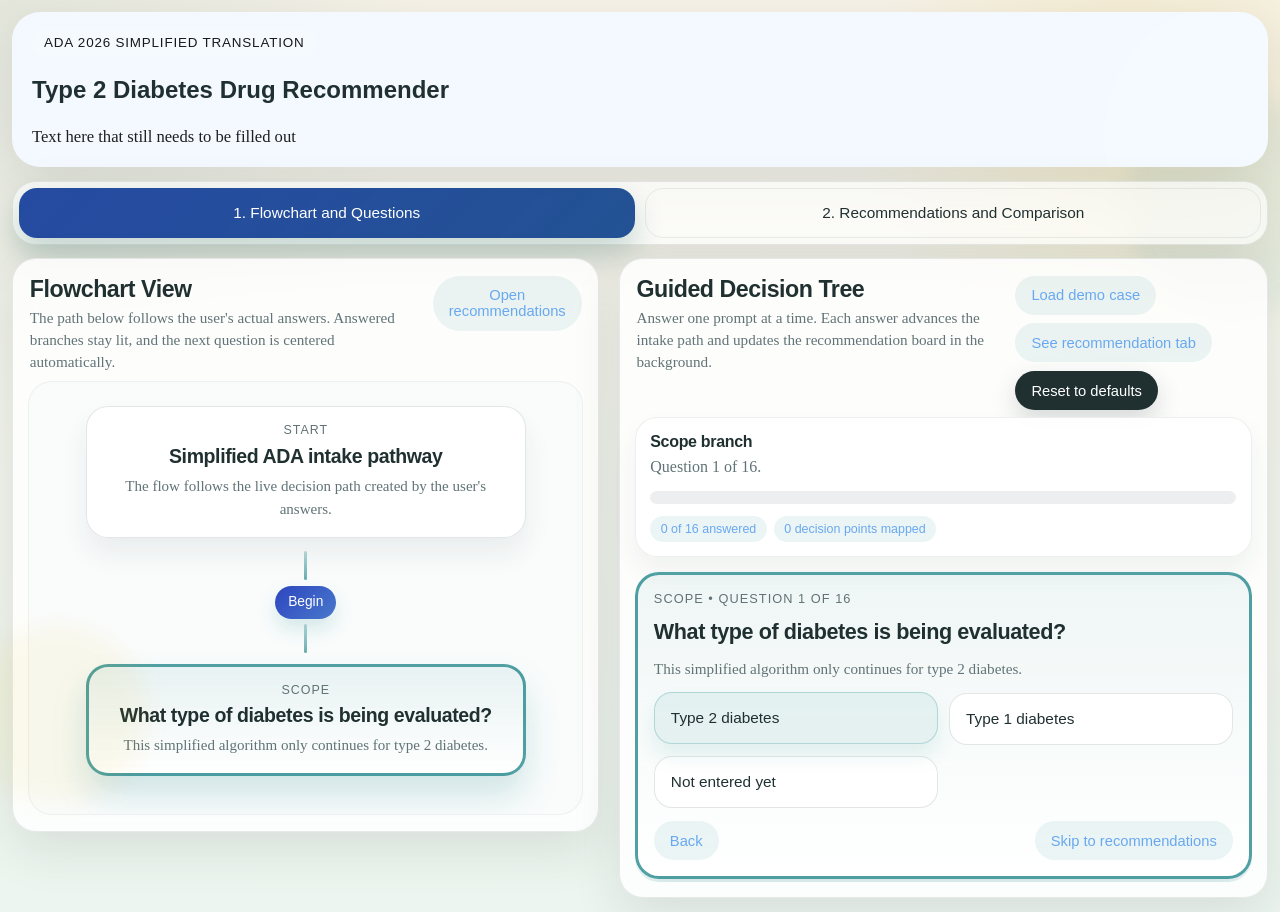
==== commit d2b92c1f: "Removed footer" ====
--- a/index.html
+++ b/index.html
@@ -201,11 +201,6 @@
               <article class="drug-card" id="compare-right-card"></article>
             </div>
           </section>
-
-          <div class="footer-note">
-            The class ranking follows your simplified pseudocode rather than the full ADA chapter text. Drug cards are illustrative
-            examples from the medication catalog and do not replace product labeling, dosing review, or shared decision-making.
-          </div>
         </section>
       </section>
     </section>
--- a/drug_recommendation_app.css
+++ b/drug_recommendation_app.css
@@ -13,8 +13,8 @@
       --acceptable-soft: rgba(227, 180, 6, 0.14);
       --avoid: #e04a45;
       --avoid-soft: rgba(224, 74, 69, 0.12);
-      --focus: #2784ee;
-      --hero: #70aff6;
+      --focus: #68a8f0;
+      --hero: #f3f9ff;
       --radius: 24px;
       --radius-sm: 16px;
       --flow-pane-height: clamp(24rem, calc(100dvh - 19rem), 44rem);
@@ -39,6 +39,11 @@
         radial-gradient(circle at top left, rgba(16, 91, 78, 0.08), transparent 28%),
         radial-gradient(circle at 88% 12%, rgba(227, 180, 6, 0.13), transparent 20%),
         linear-gradient(180deg, var(--bg-1), var(--bg-2));
+    }
+
+    h2 {
+      font-family: "Avenir Next Condensed", "Avenir Next", "Gill Sans", sans-serif;
+      color: var(--ink);
     }
 
     body::before,
@@ -117,6 +122,7 @@
       font-size: 0.84rem;
       letter-spacing: 0.06em;
       text-transform: uppercase;
+      color: rgba(0, 0, 0, 0.9);
     }
 
     h1 {
@@ -130,7 +136,7 @@
     .hero p {
       margin: 0;
       max-width: 72ch;
-      color: rgba(255, 254, 248, 0.88);
+      color: rgba(0, 0, 0, 0.88);
       font-size: 1.04rem;
       line-height: 1.55;
     }
@@ -866,16 +872,6 @@
     .callout li,
     .drug-list li {
       margin: 0.2rem 0;
-    }
-
-    .footer-note {
-      padding: 1rem 1.15rem;
-      border-radius: 20px;
-      border: 1px solid var(--line);
-      background: rgba(255, 255, 255, 0.72);
-      color: var(--muted);
-      line-height: 1.6;
-      font-size: 0.94rem;
     }
 
     .legend {
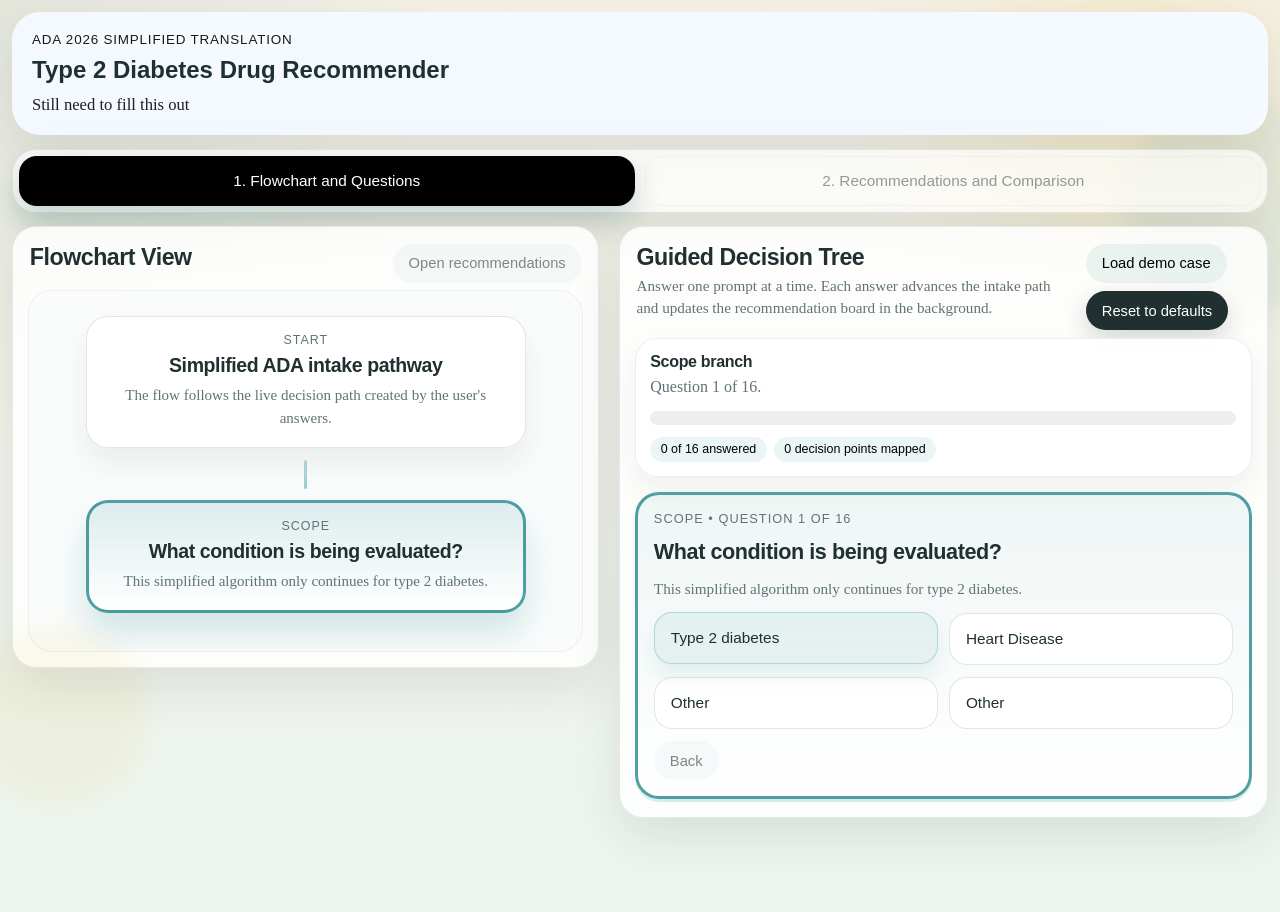
==== commit a2daaf41: "Visual Changes" ====
--- a/index.html
+++ b/index.html
@@ -14,7 +14,7 @@
           <span class="eyebrow">ADA 2026 Simplified Translation</span>
           <h2>Type 2 Diabetes Drug Recommender</h2>
           <p>
-            Text here that still needs to be filled out
+            Still need to fill this out
           </p>
         </div>
         
@@ -37,7 +37,6 @@
             <div class="panel-heading">
               <div>
                 <h2>Flowchart View</h2>
-                <p>The path below follows the user's actual answers. Answered branches stay lit, and the next question is centered automatically.</p>
               </div>
               <div class="toolbar">
                 <button class="ghost-btn" id="jump-to-results-top" type="button">Open recommendations</button>
@@ -59,7 +58,6 @@
               </div>
               <div class="toolbar">
                 <button class="ghost-btn" id="demo-btn" type="button">Load demo case</button>
-                <button class="ghost-btn" id="open-results-btn" type="button">See recommendation tab</button>
                 <button class="accent-btn" id="reset-btn" type="button">Reset to defaults</button>
               </div>
             </div>
@@ -89,7 +87,6 @@
                   <div class="question-input-area" id="question-input-area"></div>
                   <div class="question-actions">
                     <button class="ghost-btn" id="back-question-btn" type="button">Back</button>
-                    <button class="ghost-btn" id="review-results-btn" type="button">Review recommendations</button>
                     <button class="accent-btn" id="advance-question-btn" type="button">Continue</button>
                   </div>
                 </section>
--- a/drug_recommendation_app.css
+++ b/drug_recommendation_app.css
@@ -7,13 +7,13 @@
       --muted: #617376;
       --line: rgba(32, 48, 49, 0.1);
       --shadow: 0 18px 50px rgba(28, 39, 40, 0.1);
-      --preferred: #1d9b52;
+      --preferred: #78ca90;
       --preferred-soft: rgba(29, 155, 82, 0.12);
-      --acceptable: #e3b406;
+      --acceptable: #fff200;
       --acceptable-soft: rgba(227, 180, 6, 0.14);
-      --avoid: #e04a45;
+      --avoid: #e13832;
       --avoid-soft: rgba(224, 74, 69, 0.12);
-      --focus: #68a8f0;
+      --focus: #000000;
       --hero: #f3f9ff;
       --radius: 24px;
       --radius-sm: 16px;
@@ -44,6 +44,8 @@
     h2 {
       font-family: "Avenir Next Condensed", "Avenir Next", "Gill Sans", sans-serif;
       color: var(--ink);
+      margin-top: 0.5rem;
+      margin-bottom: 0.5rem;
     }
 
     body::before,
@@ -115,7 +117,7 @@
       display: inline-flex;
       align-items: center;
       gap: 0.45rem;
-      padding: 0.35rem 0.75rem;
+      /* padding: 0.35rem 0.75rem; */
       border-radius: 999px;
       background: rgba(255, 255, 255, 0.16);
       font-family: "Avenir Next", "Trebuchet MS", "Gill Sans", sans-serif;
@@ -248,6 +250,21 @@
     .ghost-btn:hover,
     .accent-btn:hover {
       transform: translateY(-1px);
+    }
+
+    .ghost-btn:disabled,
+    .accent-btn:disabled,
+    .tab-btn:disabled {
+      cursor: not-allowed;
+      opacity: 0.48;
+      transform: none;
+      box-shadow: none;
+    }
+
+    .ghost-btn:disabled:hover,
+    .accent-btn:disabled:hover,
+    .tab-btn:disabled:hover {
+      transform: none;
     }
 
     .ghost-btn {
@@ -523,17 +540,17 @@
 
     .lane.preferred {
       background:
-        #22b14c;
+        var(--preferred);
     }
 
     .lane.acceptable {
       background:
-        #fff200;
+        var(--acceptable);
     }
 
     .lane.avoid {
       background:
-        #ed1c24;
+        var(--avoid);
     }
 
     .lane-head {
@@ -993,7 +1010,7 @@
     }
 
     .tab-btn.is-active {
-      background: linear-gradient(135deg, rgba(26, 65, 157, 0.95), rgba(11, 63, 136, 0.9));
+      background: var(--focus);
       color: #fff;
       box-shadow: 0 14px 28px rgba(16, 91, 78, 0.22);
       border-color: transparent;
@@ -1455,10 +1472,6 @@
       gap: 0.45rem;
     }
 
-    .flowchart-shell {
-      display: block;
-    }
-
     .flowchart-viewport,
     .question-scroll-shell {
       overflow-y: auto;
@@ -1466,7 +1479,7 @@
       background: rgba(249, 251, 251, 0.76);
       border: 1px solid rgba(32, 48, 49, 0.06);
       scrollbar-width: thin;
-      scrollbar-color: rgba(15, 124, 130, 0.35) transparent;
+      scrollbar-color: rgba(0, 0, 0, 0.35) transparent;
     }
 
     .flowchart-viewport {
@@ -1524,14 +1537,14 @@
 
     .flow-path-node.is-answered {
       border-color: rgba(15, 124, 130, 0.28);
-      background: linear-gradient(180deg, rgba(15, 124, 130, 0.12), rgba(255, 255, 255, 0.98));
+      background: linear-gradient(180deg, rgba(15, 124, 130, 0.122), rgba(255, 255, 255, 0.98));
     }
 
     .flow-path-node.is-current {
       transform: translateY(-2px);
       border: 3px solid rgba(15, 124, 130, 0.72);
       box-shadow: 0 20px 34px rgba(15, 124, 130, 0.18);
-      background: linear-gradient(180deg, rgba(15, 124, 130, 0.08), rgba(255, 255, 255, 0.98));
+      background: linear-gradient(180deg, rgba(15, 124, 130, 0.122), rgba(255, 255, 255, 0.98));
     }
 
     .flow-path-node.is-complete {
@@ -1555,7 +1568,7 @@
       width: 3px;
       height: 1.8rem;
       border-radius: 999px;
-      background: linear-gradient(180deg, rgba(15, 124, 130, 0.28), rgba(15, 124, 130, 0.62));
+      background: linear-gradient(180deg, rgba(15, 124, 130, 0.28), rgba(91, 178, 183, 0.62));
     }
 
     .flow-answer-chip,
@@ -1597,7 +1610,7 @@
       padding: 0.95rem 1rem;
       border-radius: 22px;
       border: 1px solid rgba(15, 124, 130, 0.24);
-      background: linear-gradient(180deg, rgba(15, 124, 130, 0.12), rgba(255, 255, 255, 0.98));
+      background: linear-gradient(180deg, rgba(15, 124, 130, 0.122), rgba(255, 255, 255, 0.98));
       box-shadow: 0 14px 24px rgba(15, 124, 130, 0.08);
       display: grid;
       gap: 0.7rem;
@@ -1653,6 +1666,20 @@
 
       .intake-grid {
         grid-template-columns: 1fr;
+        align-items: start;
+      }
+
+      .flow-panel {
+        display: block;
+      }
+
+      .flowchart-shell {
+        min-height: auto;
+      }
+
+      .flowchart-viewport {
+        height: auto;
+        max-height: var(--flow-pane-height);
       }
     }
 
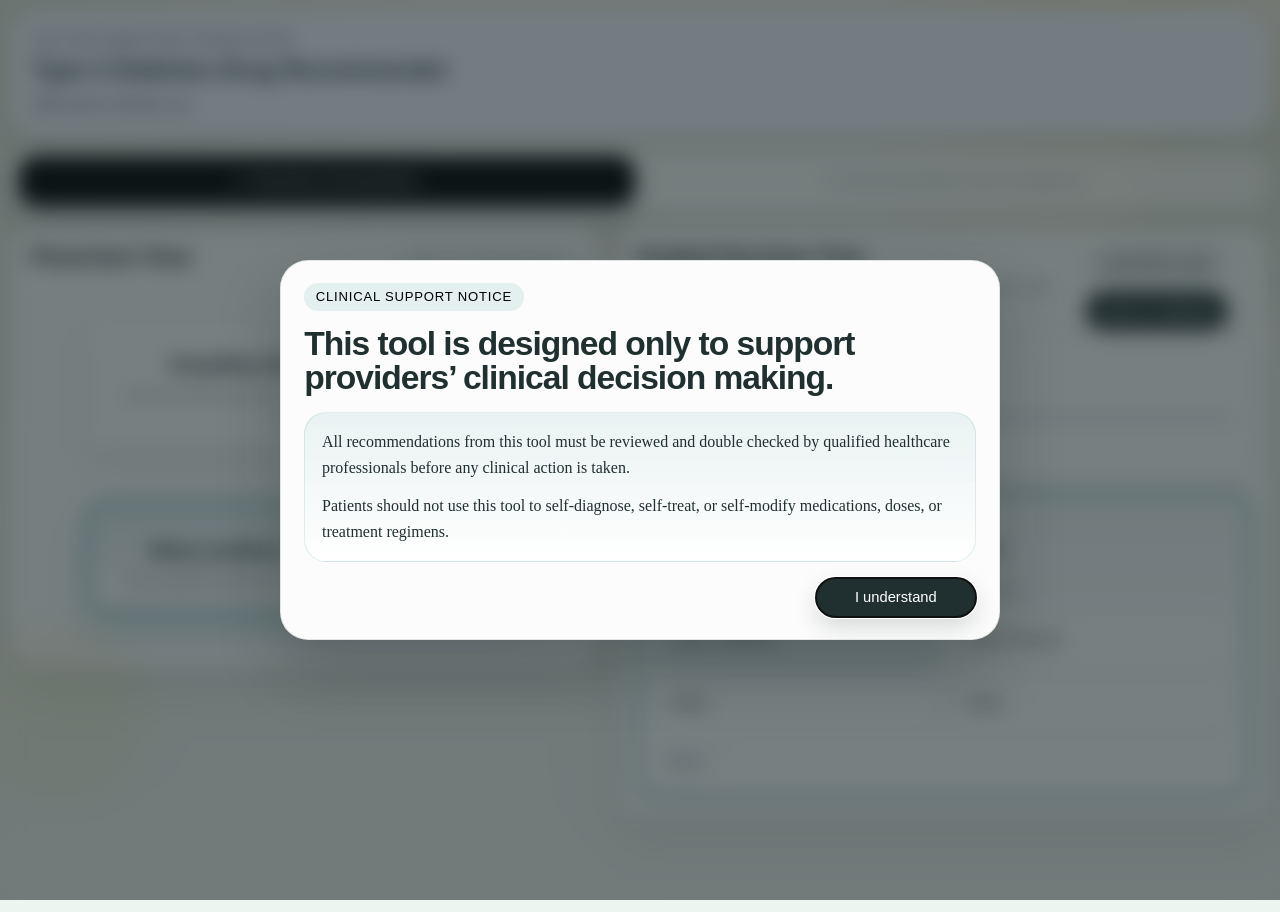
==== commit 1c13f94e: "Added declaimer popup when the website opens, changed and added some descriptions, gave the user the" ====
--- a/index.html
+++ b/index.html
@@ -7,6 +7,21 @@
   <link rel="stylesheet" href="drug_recommendation_app.css">
 </head>
 <body>
+  <div class="disclaimer-modal" id="disclaimer-modal" aria-hidden="true" hidden>
+    <div class="disclaimer-backdrop"></div>
+    <section class="disclaimer-dialog" role="dialog" aria-modal="true" aria-labelledby="disclaimer-title" aria-describedby="disclaimer-copy">
+      <span class="disclaimer-kicker">Clinical Support Notice</span>
+      <h2 id="disclaimer-title">This tool is designed only to support providers&rsquo; clinical decision making.</h2>
+      <div class="disclaimer-copy" id="disclaimer-copy">
+        <p>All recommendations from this tool must be reviewed and double checked by qualified healthcare professionals before any clinical action is taken.</p>
+        <p>Patients should not use this tool to self-diagnose, self-treat, or self-modify medications, doses, or treatment regimens.</p>
+      </div>
+      <div class="disclaimer-actions">
+        <button class="accent-btn" id="disclaimer-ack-btn" type="button">I understand</button>
+      </div>
+    </section>
+  </div>
+
   <main class="page-shell">
     <section class="hero">
       <div class="hero-grid">
--- a/drug_recommendation_app.css
+++ b/drug_recommendation_app.css
@@ -7,18 +7,18 @@
       --muted: #617376;
       --line: rgba(32, 48, 49, 0.1);
       --shadow: 0 18px 50px rgba(28, 39, 40, 0.1);
-      --preferred: #78ca90;
+      --preferred: rgba(34, 199, 103, 0.355);
       --preferred-soft: rgba(29, 155, 82, 0.12);
-      --acceptable: #fff200;
+      --acceptable: rgba(227, 180, 6, 0.355);
       --acceptable-soft: rgba(227, 180, 6, 0.14);
-      --avoid: #e13832;
+      --avoid: rgba(224, 74, 69, 0.522);
       --avoid-soft: rgba(224, 74, 69, 0.12);
       --focus: #000000;
       --hero: #f3f9ff;
       --radius: 24px;
       --radius-sm: 16px;
-      --flow-pane-height: clamp(24rem, calc(100dvh - 19rem), 44rem);
-      --question-pane-height: clamp(18rem, calc(100dvh - 26rem), 31rem);
+      --flow-pane-height: clamp(26rem, 100dvh, 38.3rem);
+      --question-pane-height: clamp(18rem, 100dvh, 25rem);
     }
 
     * {
@@ -73,6 +73,93 @@
       left: -2rem;
       bottom: 6rem;
       background: rgba(227, 180, 6, 0.12);
+    }
+
+    body.has-disclaimer-open {
+      overflow: hidden;
+    }
+
+    .disclaimer-modal {
+      position: fixed;
+      inset: 0;
+      z-index: 1200;
+      display: none;
+      align-items: center;
+      justify-content: center;
+      padding: 1.25rem;
+    }
+
+    .disclaimer-modal.is-open {
+      display: flex;
+    }
+
+    .disclaimer-backdrop {
+      position: absolute;
+      inset: 0;
+      background: rgba(24, 36, 38, 0.58);
+      backdrop-filter: blur(10px);
+    }
+
+    .disclaimer-dialog {
+      position: relative;
+      z-index: 1;
+      width: min(100%, 720px);
+      max-height: min(90vh, 40rem);
+      overflow: auto;
+      display: grid;
+      gap: 1rem;
+      padding: 1.4rem 1.45rem;
+      border: 1px solid rgba(32, 48, 49, 0.12);
+      border-radius: 28px;
+      background: rgba(255, 255, 255, 0.98);
+      box-shadow: 0 28px 64px rgba(20, 30, 31, 0.24);
+      animation: rise-in 220ms ease-out both;
+    }
+
+    .disclaimer-kicker {
+      display: inline-flex;
+      align-items: center;
+      justify-self: start;
+      padding: 0.38rem 0.72rem;
+      border-radius: 999px;
+      background: rgba(15, 124, 130, 0.1);
+      color: var(--focus);
+      font-family: "Avenir Next", "Trebuchet MS", sans-serif;
+      font-size: 0.82rem;
+      letter-spacing: 0.06em;
+      text-transform: uppercase;
+    }
+
+    .disclaimer-dialog h2 {
+      margin: 0;
+      font-size: clamp(1.55rem, 4vw, 2.1rem);
+      line-height: 1.04;
+      letter-spacing: -0.03em;
+    }
+
+    .disclaimer-copy {
+      display: grid;
+      gap: 0.8rem;
+      padding: 1rem 1.05rem;
+      border-radius: 22px;
+      background: linear-gradient(180deg, rgba(15, 124, 130, 0.08), rgba(255, 255, 255, 0.98));
+      border: 1px solid rgba(15, 124, 130, 0.12);
+    }
+
+    .disclaimer-copy p {
+      margin: 0;
+      color: var(--ink);
+      font-size: 1rem;
+      line-height: 1.6;
+    }
+
+    .disclaimer-actions {
+      display: flex;
+      justify-content: flex-end;
+    }
+
+    .disclaimer-actions .accent-btn {
+      min-width: 10rem;
     }
 
     .page-shell {
@@ -1023,7 +1110,7 @@
     .intake-grid {
       display: grid;
       gap: 1.2rem;
-      grid-template-columns: minmax(340px, 0.95fr) minmax(380px, 1.05fr);
+      grid-template-columns: minmax(340px, 0.95fr) minmax(400px, 1.05fr);
       align-items: start;
     }
 
@@ -1519,6 +1606,18 @@
       justify-items: center;
       text-align: center;
       transition: transform 180ms ease, box-shadow 180ms ease, border-color 180ms ease;
+    }
+
+    .flow-path-node.is-jumpable {
+      cursor: pointer;
+    }
+
+    .flow-path-node.is-jumpable:hover,
+    .flow-path-node.is-jumpable:focus-visible {
+      transform: translateY(-2px);
+      border-color: rgba(15, 124, 130, 0.48);
+      box-shadow: 0 20px 34px rgba(15, 124, 130, 0.16);
+      outline: none;
     }
 
     .flow-path-node h3 {
@@ -1614,6 +1713,19 @@
       box-shadow: 0 14px 24px rgba(15, 124, 130, 0.08);
       display: grid;
       gap: 0.7rem;
+      transition: transform 180ms ease, box-shadow 180ms ease, border-color 180ms ease;
+    }
+
+    .question-history-card.is-jumpable {
+      cursor: pointer;
+    }
+
+    .question-history-card.is-jumpable:hover,
+    .question-history-card.is-jumpable:focus-visible {
+      transform: translateY(-2px);
+      border-color: rgba(15, 124, 130, 0.42);
+      box-shadow: 0 18px 30px rgba(15, 124, 130, 0.14);
+      outline: none;
     }
 
     .question-history-card.is-latest {
@@ -1717,4 +1829,21 @@
       .flow-connector {
         width: 100%;
       }
-    }
+
+      .disclaimer-dialog {
+        padding: 1.15rem;
+        border-radius: 24px;
+      }
+
+      .disclaimer-copy {
+        padding: 0.9rem;
+      }
+
+      .disclaimer-actions {
+        justify-content: stretch;
+      }
+
+      .disclaimer-actions .accent-btn {
+        width: 100%;
+      }
+    }
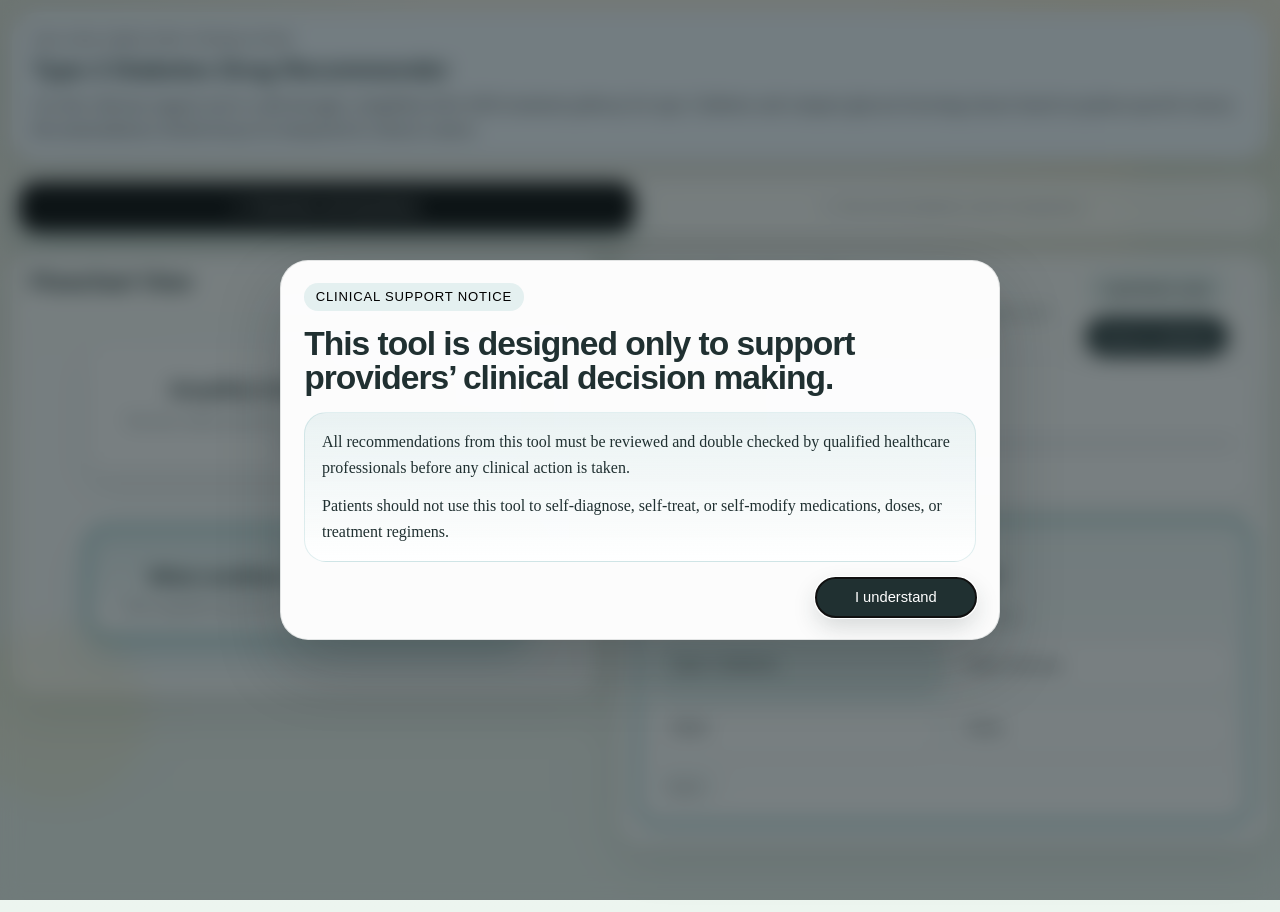
==== commit 024aee00: "added text in the hero" ====
--- a/index.html
+++ b/index.html
@@ -29,7 +29,7 @@
           <span class="eyebrow">ADA 2026 Simplified Translation</span>
           <h2>Type 2 Diabetes Drug Recommender</h2>
           <p>
-            Still need to fill this out
+            Use this clinician support tool to walk through a simplified ADA 2026 treatment pathway for type 2 diabetes and compare glucose-lowering classes based on patient-specific factors. Recommendations should always be interpreted in clinical context.
           </p>
         </div>
         
--- a/drug_recommendation_app.css
+++ b/drug_recommendation_app.css
@@ -196,7 +196,7 @@
       z-index: 1;
       display: grid;
       gap: 1rem;
-      grid-template-columns: minmax(0, 1.7fr) minmax(300px, 0.9fr);
+      grid-template-columns: minmax(0, 1fr);
       align-items: start;
     }
 
@@ -224,7 +224,7 @@
 
     .hero p {
       margin: 0;
-      max-width: 72ch;
+      max-width: none;
       color: rgba(0, 0, 0, 0.88);
       font-size: 1.04rem;
       line-height: 1.55;
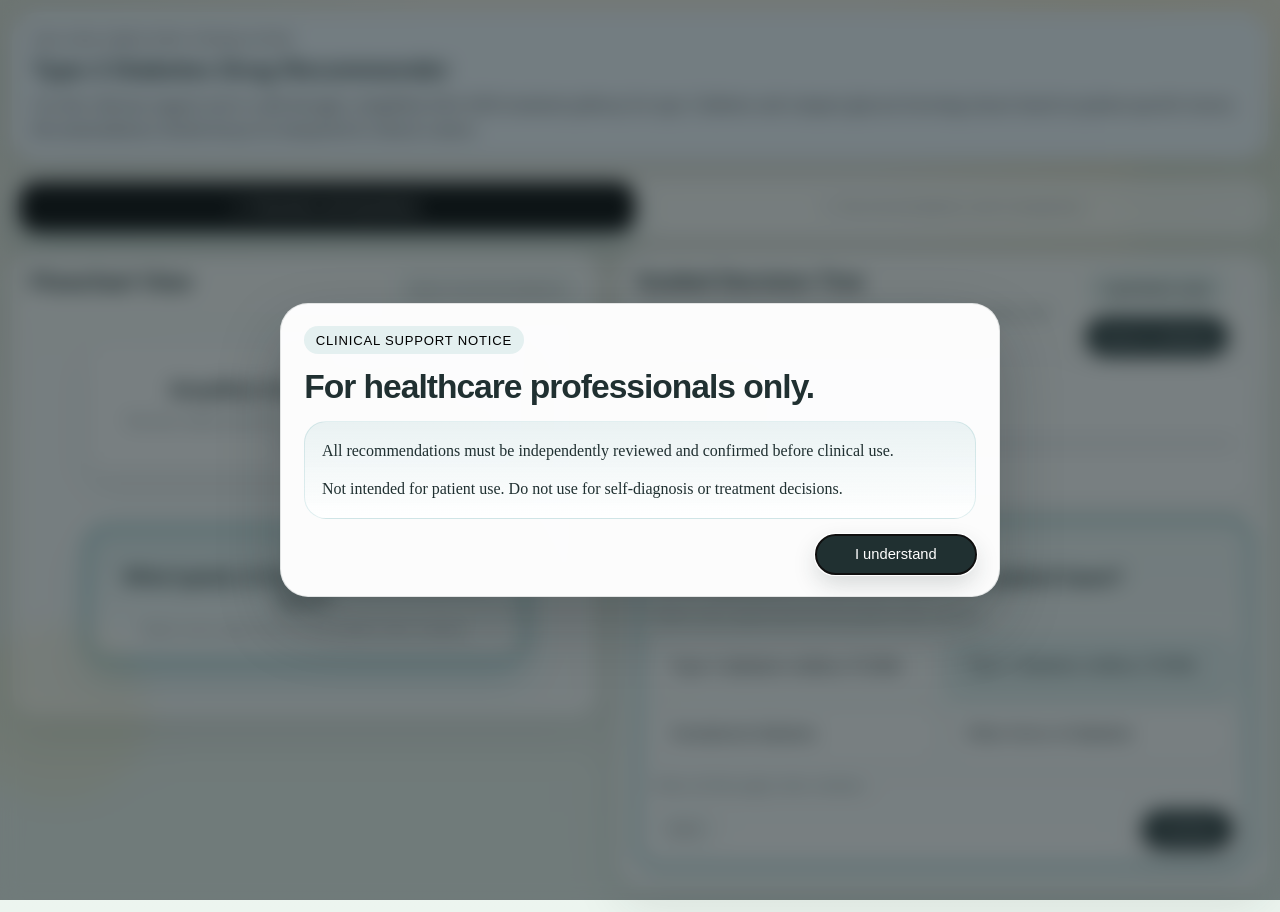
==== commit 9874ece5: "changes to the flow chart, additional questions, and font changes" ====
--- a/index.html
+++ b/index.html
@@ -11,10 +11,10 @@
     <div class="disclaimer-backdrop"></div>
     <section class="disclaimer-dialog" role="dialog" aria-modal="true" aria-labelledby="disclaimer-title" aria-describedby="disclaimer-copy">
       <span class="disclaimer-kicker">Clinical Support Notice</span>
-      <h2 id="disclaimer-title">This tool is designed only to support providers&rsquo; clinical decision making.</h2>
+      <h2 id="disclaimer-title">For healthcare professionals only.</h2>
       <div class="disclaimer-copy" id="disclaimer-copy">
-        <p>All recommendations from this tool must be reviewed and double checked by qualified healthcare professionals before any clinical action is taken.</p>
-        <p>Patients should not use this tool to self-diagnose, self-treat, or self-modify medications, doses, or treatment regimens.</p>
+        <p>All recommendations must be independently reviewed and confirmed before clinical use.</p>
+        <p>Not intended for patient use. Do not use for self-diagnosis or treatment decisions.</p>
       </div>
       <div class="disclaimer-actions">
         <button class="accent-btn" id="disclaimer-ack-btn" type="button">I understand</button>
--- a/drug_recommendation_app.css
+++ b/drug_recommendation_app.css
@@ -348,11 +348,11 @@
       box-shadow: none;
     }
 
-    .ghost-btn:disabled:hover,
+    /* .ghost-btn:disabled:hover,
     .accent-btn:disabled:hover,
     .tab-btn:disabled:hover {
       transform: none;
-    }
+    } */
 
     .ghost-btn {
       background: rgba(15, 124, 130, 0.08);
@@ -563,10 +563,10 @@
     }
 
     .mini-stat strong {
-      font-family: "Avenir Next", "Trebuchet MS", sans-serif;
-      font-size: 0.82rem;
-      letter-spacing: 0.05em;
-      color: var(--muted);
+      font-family: "Avenir Next Condensed", "Avenir Next", sans-serif;
+      font-size: 1rem;
+      letter-spacing: 0;
+      color: var(--ink);
       text-transform: uppercase;
     }
 
@@ -1234,8 +1234,7 @@
     }
 
     .wizard-progress-card,
-    .decision-tree-card,
-    .question-card {
+    .decision-tree-card {
       border-radius: 22px;
       border: 1px solid rgba(32, 48, 49, 0.08);
       background: rgba(255, 255, 255, 0.94);
@@ -1485,6 +1484,36 @@
       font-size: 0.88rem;
       white-space: nowrap;
       padding-right: 0.35rem;
+    }
+
+    .number-boundary-row {
+      display: flex;
+      justify-content: space-between;
+      gap: 0.75rem;
+      color: var(--muted);
+      font-family: "Avenir Next", "Trebuchet MS", sans-serif;
+      font-size: 0.82rem;
+    }
+
+    .number-extra-actions {
+      display: flex;
+      flex-wrap: wrap;
+      gap: 0.55rem;
+    }
+
+    .no-goal-btn.is-selected {
+      background: rgba(15, 124, 130, 0.16);
+      box-shadow: inset 0 0 0 1px rgba(15, 124, 130, 0.24);
+    }
+
+    .scope-notice {
+      padding: 0.85rem 0.95rem;
+      border-radius: 18px;
+      background: rgba(227, 180, 6, 0.12);
+      border: 1px solid rgba(227, 180, 6, 0.24);
+      color: var(--ink);
+      line-height: 1.5;
+      font-size: 0.92rem;
     }
 
     .multi-option {
@@ -1709,7 +1738,7 @@
       padding: 0.95rem 1rem;
       border-radius: 22px;
       border: 1px solid rgba(15, 124, 130, 0.24);
-      background: linear-gradient(180deg, rgba(15, 124, 130, 0.122), rgba(255, 255, 255, 0.98));
+      /* background: linear-gradient(180deg, rgba(15, 124, 130, 0.122), rgba(255, 255, 255, 0.98)); */
       box-shadow: 0 14px 24px rgba(15, 124, 130, 0.08);
       display: grid;
       gap: 0.7rem;
@@ -1720,17 +1749,24 @@
       cursor: pointer;
     }
 
-    .question-history-card.is-jumpable:hover,
+    /* .question-history-card.is-jumpable:hover,
     .question-history-card.is-jumpable:focus-visible {
       transform: translateY(-2px);
       border-color: rgba(15, 124, 130, 0.42);
       box-shadow: 0 18px 30px rgba(15, 124, 130, 0.14);
       outline: none;
-    }
+    } */
 
     .question-history-card.is-latest {
       border-color: rgba(15, 124, 130, 0.4);
       box-shadow: 0 18px 28px rgba(15, 124, 130, 0.14);
+    }
+
+    .question-history-card.is-current {
+      border-width: 3px;
+      border-color: rgba(15, 124, 130, 0.72);
+      background: linear-gradient(180deg, rgba(15, 124, 130, 0.08), rgba(255, 255, 255, 0.98));
+      box-shadow: 0 18px 30px rgba(15, 124, 130, 0.16);
     }
 
     .question-history-topline {
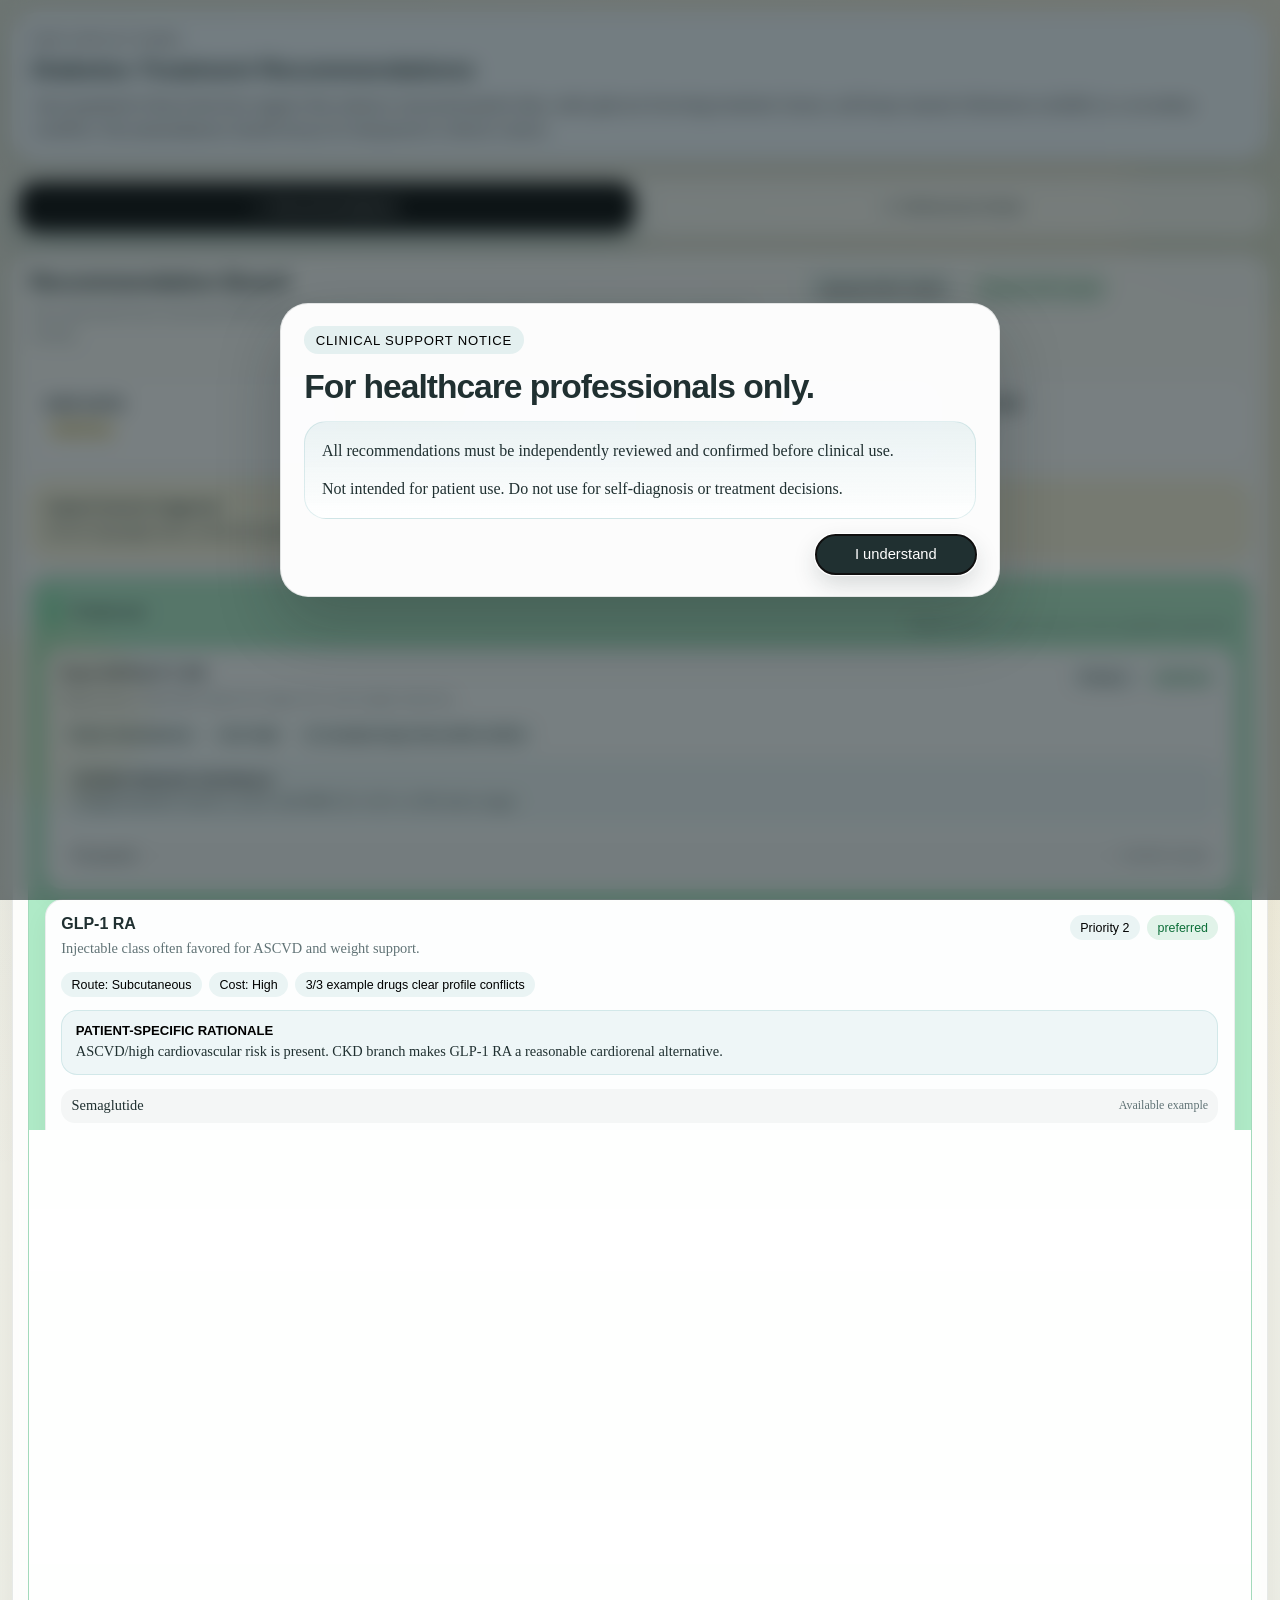
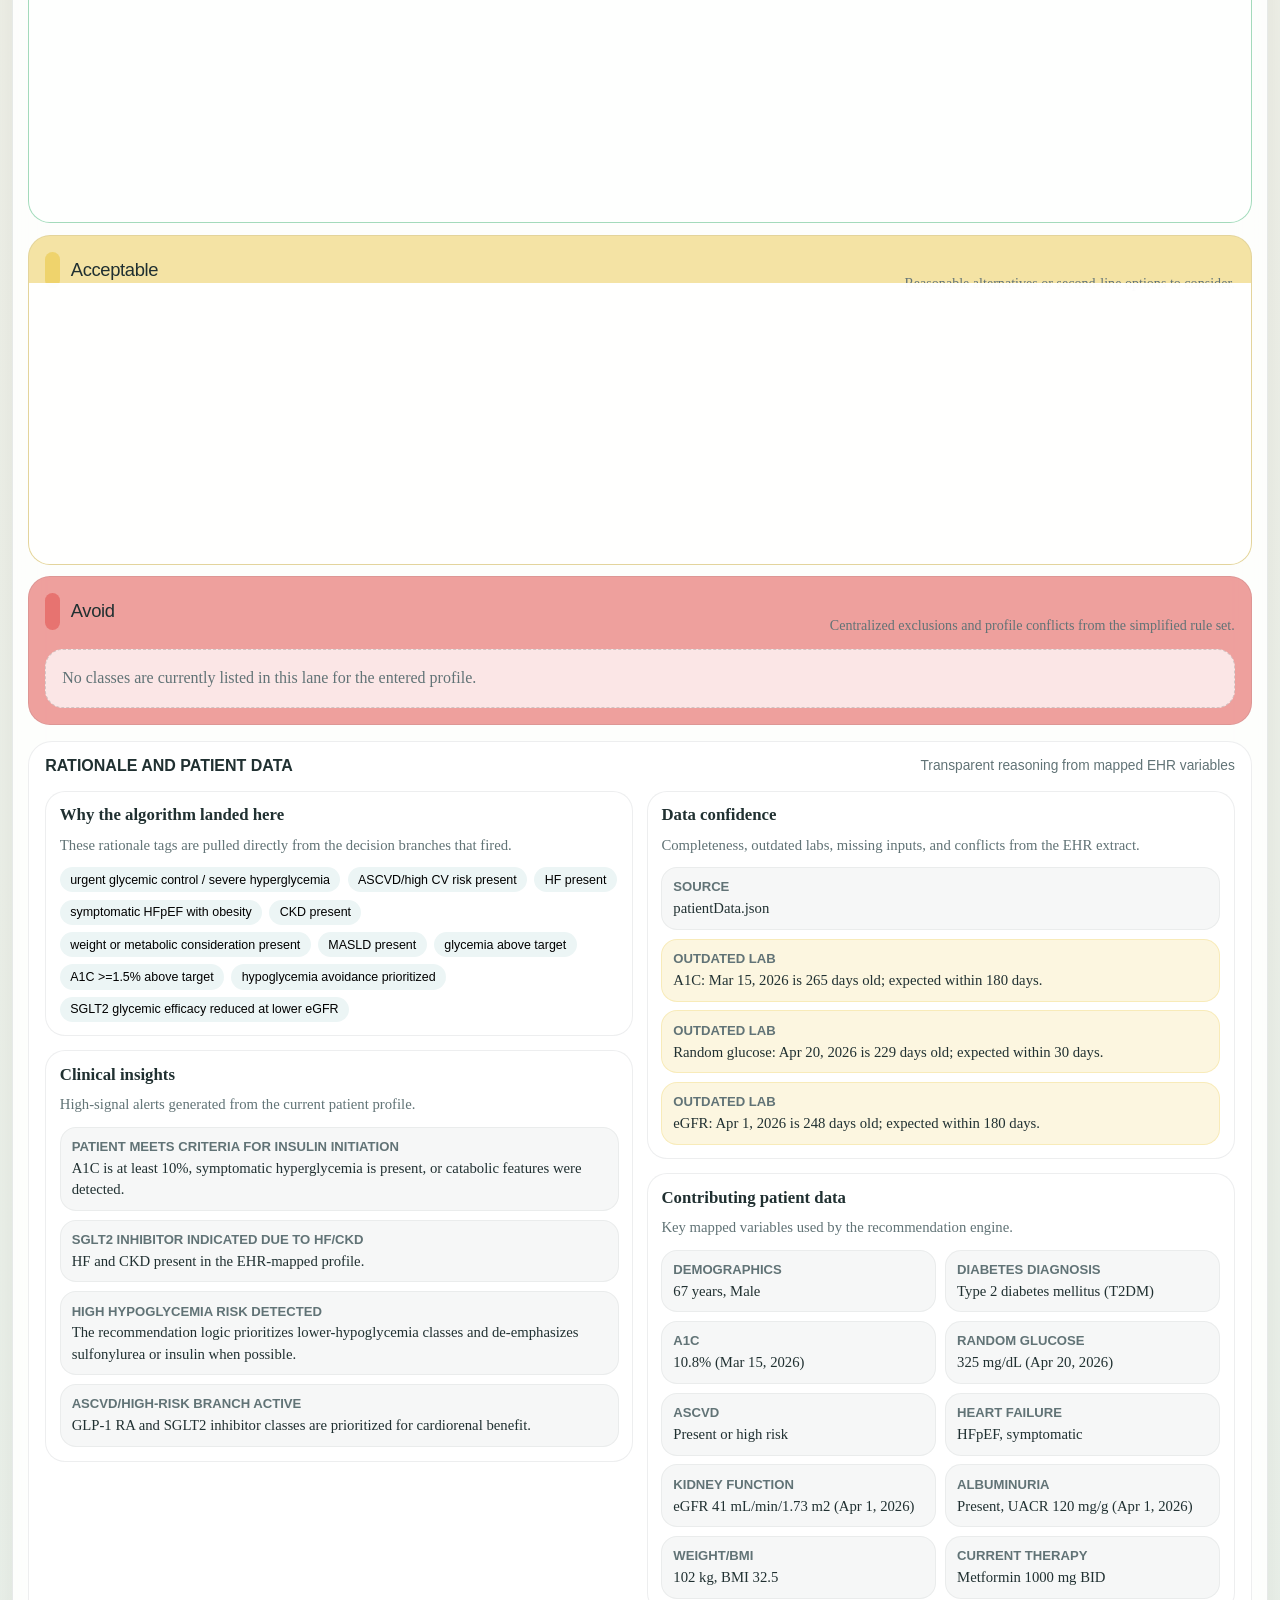
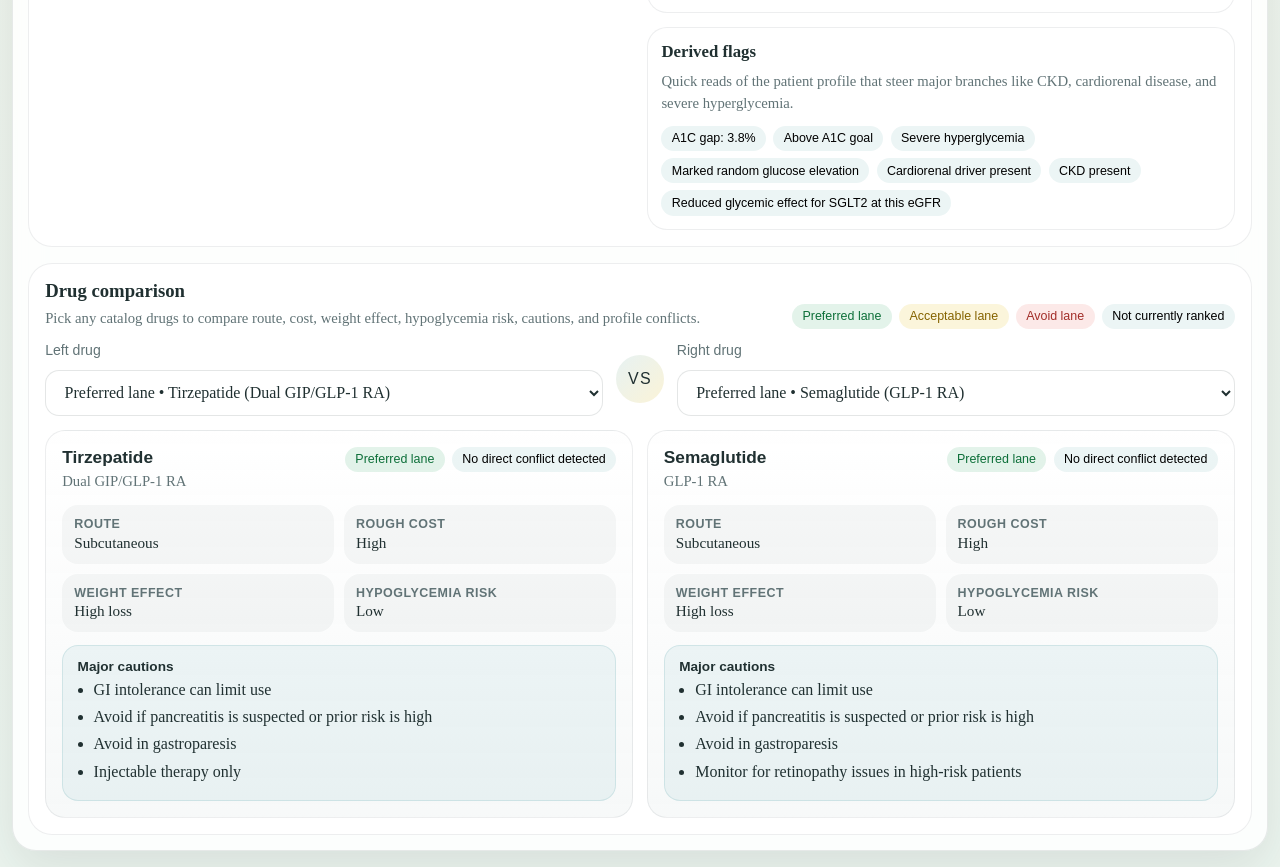
==== commit 6b294024: "Updated website that take EHR json" ====
--- a/index.html
+++ b/index.html
@@ -26,10 +26,10 @@
     <section class="hero">
       <div class="hero-grid">
         <div>
-          <span class="eyebrow">ADA 2026 Simplified Translation</span>
-          <h2>Type 2 Diabetes Drug Recommender</h2>
+          <span class="eyebrow">EHR Copilot Panel</span>
+          <h2>Diabetes Treatment Recommendations</h2>
           <p>
-            Use this clinician support tool to walk through a simplified ADA 2026 treatment pathway for type 2 diabetes and compare glucose-lowering classes based on patient-specific factors. Recommendations should always be interpreted in clinical context.
+            Auto-populated clinical decision support that analyzes structured patient data, ranks glucose-lowering treatment classes, and keeps manual refinement available as a secondary workflow. Recommendations should always be interpreted in clinical context.
           </p>
         </div>
         
@@ -38,15 +38,15 @@
 
     <section class="tabs-shell">
       <div class="tabs-bar" role="tablist" aria-label="Application sections">
-        <button class="tab-btn is-active" id="tab-button-intake" type="button" role="tab" aria-selected="true" aria-controls="tab-intake" data-tab-target="tab-intake">
-          1. Flowchart and Questions
+        <button class="tab-btn is-active" id="tab-button-results" type="button" role="tab" aria-selected="true" aria-controls="tab-results" data-tab-target="tab-results">
+          1. Recommendations
         </button>
-        <button class="tab-btn" id="tab-button-results" type="button" role="tab" aria-selected="false" aria-controls="tab-results" data-tab-target="tab-results">
-          2. Recommendations and Comparison
+        <button class="tab-btn" id="tab-button-intake" type="button" role="tab" aria-selected="false" aria-controls="tab-intake" data-tab-target="tab-intake">
+          2. Refinement Mode
         </button>
       </div>
 
-      <section class="tab-panel is-active" id="tab-intake" role="tabpanel" aria-labelledby="tab-button-intake">
+      <section class="tab-panel" id="tab-intake" role="tabpanel" aria-labelledby="tab-button-intake" hidden>
         <div class="intake-grid">
           <section class="panel flow-panel">
             <div class="panel-heading">
@@ -69,11 +69,11 @@
             <div class="panel-heading">
               <div>
                 <h2>Guided Decision Tree</h2>
-                <p>Answer one prompt at a time. Each answer advances the intake path and updates the recommendation board in the background.</p>
+                <p>Optional refinement mode lets clinicians edit detected variables, add missing inputs, and review the decision pathway.</p>
               </div>
               <div class="toolbar">
-                <button class="ghost-btn" id="demo-btn" type="button">Load demo case</button>
-                <button class="accent-btn" id="reset-btn" type="button">Reset to defaults</button>
+                <button class="ghost-btn" id="demo-btn" type="button">Load sample EHR case</button>
+                <button class="accent-btn" id="reset-btn" type="button">Restart refinement</button>
               </div>
             </div>
 
@@ -111,19 +111,26 @@
         </div>
       </section>
 
-      <section class="tab-panel" id="tab-results" role="tabpanel" aria-labelledby="tab-button-results" hidden>
+      <section class="tab-panel is-active" id="tab-results" role="tabpanel" aria-labelledby="tab-button-results">
         <section class="panel results-panel" aria-live="polite">
           <div class="panel-heading">
             <div>
               <h2>Recommendation Board</h2>
-              <p>Class-level ranking is shown first, then example drugs from the medication catalog.</p>
+              <p>Auto-generated from structured EHR data. Class-level ranking is shown first, then example drugs from the medication catalog.</p>
             </div>
             <div class="toolbar">
-              <button class="ghost-btn" id="back-to-questions-btn" type="button">Back to questions</button>
+              <label class="ghost-btn file-upload-btn" for="ehr-upload-input">Upload EHR JSON</label>
+              <input class="visually-hidden" id="ehr-upload-input" type="file" accept=".json,application/json">
+              <span class="upload-status" id="ehr-upload-status" role="status">Sample EHR loaded</span>
+              <button class="ghost-btn" id="back-to-questions-btn" type="button">Refine variables</button>
             </div>
           </div>
 
           <div class="summary-strip" id="summary-strip">
+            <div class="mini-stat">
+              <strong>EHR Data</strong>
+              <span class="status-word" id="data-completeness-summary">Checking</span>
+            </div>
             <div class="mini-stat">
               <strong>Preferred</strong>
               <span id="preferred-count">0</span>
@@ -169,18 +176,39 @@
             </section>
           </div>
 
-          <div class="insight-grid">
-            <section class="insight-card">
-              <h3>Why the algorithm landed here</h3>
-              <p>These rationale tags are pulled directly from the decision branches that fired.</p>
-              <div class="rationale-row" id="rationale-row"></div>
-            </section>
-            <section class="insight-card">
-              <h3>Derived flags</h3>
-              <p>Quick reads of the patient profile that steer major branches like CKD, cardiorenal disease, and severe hyperglycemia.</p>
-              <div class="flag-row" id="flag-row"></div>
-            </section>
-          </div>
+          <details class="explanation-shell" open>
+            <summary>
+              <span>Rationale and Patient Data</span>
+              <small>Transparent reasoning from mapped EHR variables</small>
+            </summary>
+            <div class="insight-grid">
+              <section class="insight-card">
+                <h3>Why the algorithm landed here</h3>
+                <p>These rationale tags are pulled directly from the decision branches that fired.</p>
+                <div class="rationale-row" id="rationale-row"></div>
+              </section>
+              <section class="insight-card">
+                <h3>Clinical insights</h3>
+                <p>High-signal alerts generated from the current patient profile.</p>
+                <div class="clinical-insight-list" id="clinical-insight-list"></div>
+              </section>
+              <section class="insight-card">
+                <h3>Data confidence</h3>
+                <p>Completeness, outdated labs, missing inputs, and conflicts from the EHR extract.</p>
+                <div class="data-quality-list" id="data-quality-list"></div>
+              </section>
+              <section class="insight-card">
+                <h3>Contributing patient data</h3>
+                <p>Key mapped variables used by the recommendation engine.</p>
+                <div class="patient-evidence-grid" id="patient-evidence-grid"></div>
+              </section>
+              <section class="insight-card">
+                <h3>Derived flags</h3>
+                <p>Quick reads of the patient profile that steer major branches like CKD, cardiorenal disease, and severe hyperglycemia.</p>
+                <div class="flag-row" id="flag-row"></div>
+              </section>
+            </div>
+          </details>
 
           <section class="compare-shell">
             <div class="compare-header">
--- a/drug_recommendation_app.css
+++ b/drug_recommendation_app.css
@@ -323,6 +323,18 @@
       font: inherit;
     }
 
+    .visually-hidden {
+      position: absolute;
+      width: 1px;
+      height: 1px;
+      padding: 0;
+      margin: -1px;
+      overflow: hidden;
+      clip: rect(0, 0, 0, 0);
+      white-space: nowrap;
+      border: 0;
+    }
+
     .ghost-btn,
     .accent-btn {
       border: 0;
@@ -357,6 +369,42 @@
     .ghost-btn {
       background: rgba(15, 124, 130, 0.08);
       color: var(--focus);
+    }
+
+    .file-upload-btn {
+      display: inline-flex;
+      align-items: center;
+      justify-content: center;
+    }
+
+    .file-upload-btn:focus-within,
+    .file-upload-btn:focus-visible {
+      outline: 3px solid rgba(15, 124, 130, 0.35);
+      outline-offset: 2px;
+    }
+
+    .upload-status {
+      display: inline-flex;
+      align-items: center;
+      min-height: 2.35rem;
+      max-width: 18rem;
+      padding: 0.42rem 0.72rem;
+      border-radius: 999px;
+      background: rgba(32, 48, 49, 0.05);
+      color: var(--muted);
+      font-family: "Avenir Next", "Trebuchet MS", sans-serif;
+      font-size: 0.82rem;
+      line-height: 1.35;
+    }
+
+    .upload-status[data-tone="ok"] {
+      background: rgba(29, 155, 82, 0.1);
+      color: #0d6f39;
+    }
+
+    .upload-status[data-tone="error"] {
+      background: rgba(224, 74, 69, 0.1);
+      color: #a22d28;
     }
 
     .accent-btn {
@@ -547,7 +595,7 @@
     .summary-strip {
       display: grid;
       gap: 0.75rem;
-      grid-template-columns: repeat(3, minmax(0, 1fr));
+      grid-template-columns: repeat(4, minmax(0, 1fr));
     }
 
     .mini-stat {
@@ -574,7 +622,30 @@
       margin-top: 0.28rem;
       font-family: "Avenir Next Condensed", "Avenir Next", sans-serif;
       font-size: 1.65rem;
-      letter-spacing: -0.03em;
+      letter-spacing: 0;
+    }
+
+    .mini-stat .status-word {
+      width: max-content;
+      max-width: 100%;
+      padding: 0.28rem 0.55rem;
+      border-radius: 999px;
+      background: rgba(29, 155, 82, 0.1);
+      color: #0d6f39;
+      font-family: "Avenir Next", "Trebuchet MS", sans-serif;
+      font-size: 0.86rem;
+      text-transform: uppercase;
+      white-space: normal;
+    }
+
+    .mini-stat .status-word[data-status="partial"] {
+      background: rgba(227, 180, 6, 0.14);
+      color: #856300;
+    }
+
+    .mini-stat .status-word[data-status="insufficient"] {
+      background: rgba(224, 74, 69, 0.12);
+      color: #a22d28;
     }
 
     .status-banner {
@@ -760,6 +831,31 @@
       margin-top: 0.8rem;
     }
 
+    .class-justification {
+      margin-top: 0.8rem;
+      padding: 0.75rem 0.85rem;
+      border-radius: 16px;
+      background: rgba(15, 124, 130, 0.06);
+      border: 1px solid rgba(15, 124, 130, 0.12);
+    }
+
+    .class-justification strong {
+      display: block;
+      margin-bottom: 0.2rem;
+      font-family: "Avenir Next", "Trebuchet MS", sans-serif;
+      font-size: 0.82rem;
+      text-transform: uppercase;
+      color: var(--focus);
+      letter-spacing: 0;
+    }
+
+    .class-justification p {
+      margin: 0;
+      color: var(--ink);
+      line-height: 1.45;
+      font-size: 0.9rem;
+    }
+
     .class-list {
       margin: 0.85rem 0 0;
       padding: 0;
@@ -798,13 +894,60 @@
       grid-template-columns: repeat(2, minmax(0, 1fr));
     }
 
+    .explanation-shell {
+      border-radius: 24px;
+      background: rgba(255, 255, 255, 0.78);
+      border: 1px solid rgba(32, 48, 49, 0.08);
+      overflow: hidden;
+    }
+
+    .explanation-shell summary {
+      list-style: none;
+      cursor: pointer;
+      display: flex;
+      justify-content: space-between;
+      gap: 1rem;
+      align-items: center;
+      padding: 0.95rem 1rem;
+      font-family: "Avenir Next", "Trebuchet MS", sans-serif;
+    }
+
+    .explanation-shell summary::-webkit-details-marker {
+      display: none;
+    }
+
+    .explanation-shell summary span {
+      font-weight: 700;
+      text-transform: uppercase;
+      letter-spacing: 0;
+    }
+
+    .explanation-shell summary small {
+      color: var(--muted);
+      font-size: 0.86rem;
+      line-height: 1.35;
+      text-align: right;
+    }
+
+    .explanation-shell .insight-grid {
+      display: block;
+      columns: 2 30rem;
+      column-gap: 0.85rem;
+      padding: 0 1rem 1rem;
+    }
+
     .insight-card {
-      padding: 1rem;
+      padding: 0.85rem;
       border-radius: 20px;
       background: rgba(255, 255, 255, 0.92);
       border: 1px solid rgba(32, 48, 49, 0.08);
     }
 
+    .explanation-shell .insight-card {
+      margin: 0 0 0.85rem;
+      break-inside: avoid;
+    }
+
     .insight-card h3 {
       margin: 0 0 0.55rem;
       font-size: 1.05rem;
@@ -819,8 +962,55 @@
 
     .insight-card .chip-row,
     .insight-card .rationale-row,
-    .insight-card .flag-row {
+    .insight-card .flag-row,
+    .clinical-insight-list,
+    .data-quality-list,
+    .patient-evidence-grid {
       margin-top: 0.7rem;
+    }
+
+    .clinical-insight-list,
+    .data-quality-list,
+    .patient-evidence-grid {
+      display: grid;
+      gap: 0.55rem;
+    }
+
+    .patient-evidence-grid {
+      grid-template-columns: repeat(2, minmax(0, 1fr));
+    }
+
+    .clinical-insight,
+    .data-quality-item,
+    .patient-evidence-item {
+      padding: 0.58rem 0.68rem;
+      border-radius: 16px;
+      background: rgba(32, 48, 49, 0.04);
+      border: 1px solid rgba(32, 48, 49, 0.06);
+      line-height: 1.45;
+      font-size: 0.92rem;
+    }
+
+    .clinical-insight strong,
+    .data-quality-item strong,
+    .patient-evidence-item strong {
+      display: block;
+      margin-bottom: 0.12rem;
+      font-family: "Avenir Next", "Trebuchet MS", sans-serif;
+      font-size: 0.82rem;
+      text-transform: uppercase;
+      color: var(--muted);
+      letter-spacing: 0;
+    }
+
+    .data-quality-item[data-tone="warning"] {
+      background: rgba(227, 180, 6, 0.12);
+      border-color: rgba(227, 180, 6, 0.18);
+    }
+
+    .data-quality-item[data-tone="danger"] {
+      background: rgba(224, 74, 69, 0.1);
+      border-color: rgba(224, 74, 69, 0.16);
     }
 
     .compare-shell {
@@ -1022,7 +1212,11 @@
       }
 
       .summary-strip {
-        grid-template-columns: repeat(3, minmax(0, 1fr));
+        grid-template-columns: repeat(2, minmax(0, 1fr));
+      }
+
+      .explanation-shell .insight-grid {
+        columns: 1;
       }
     }
 
@@ -1041,6 +1235,7 @@
 
       .fields-grid,
       .summary-strip,
+      .patient-evidence-grid,
       .metric-grid,
       .compare-controls {
         grid-template-columns: 1fr;
